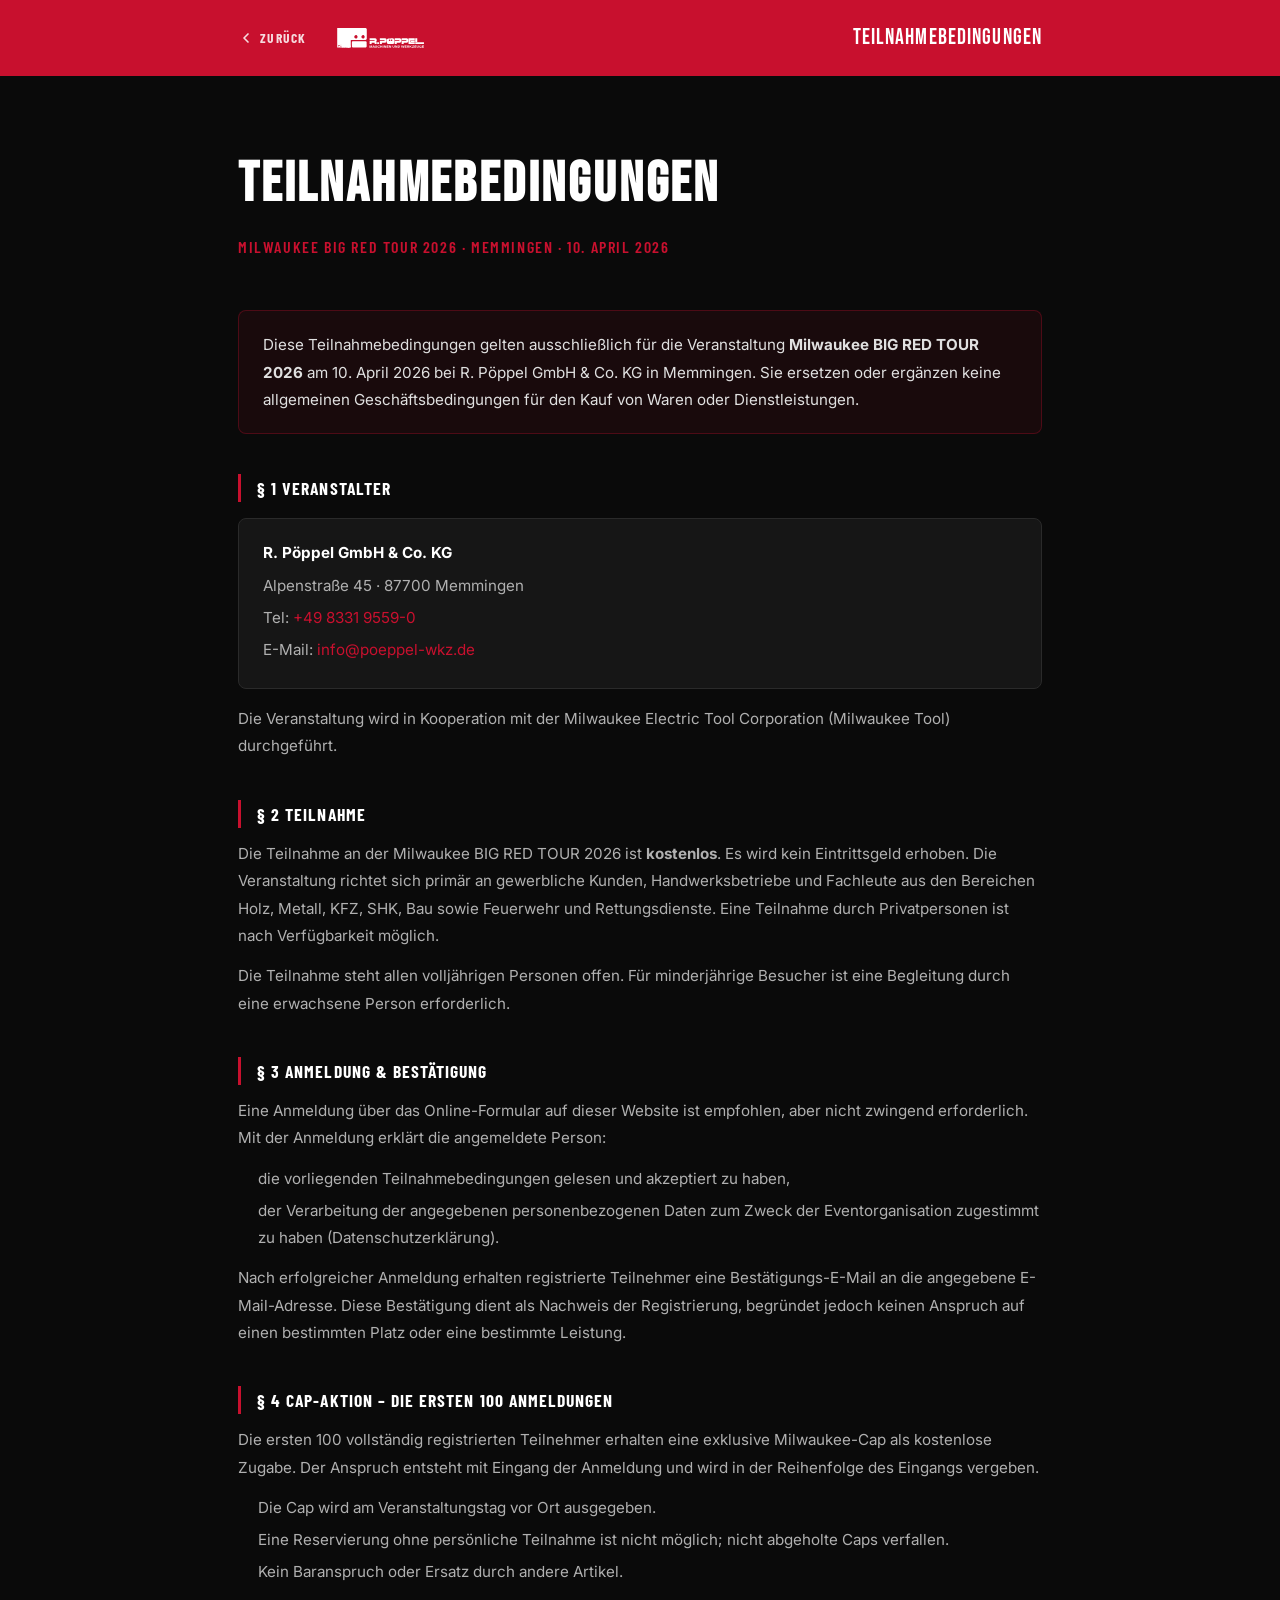
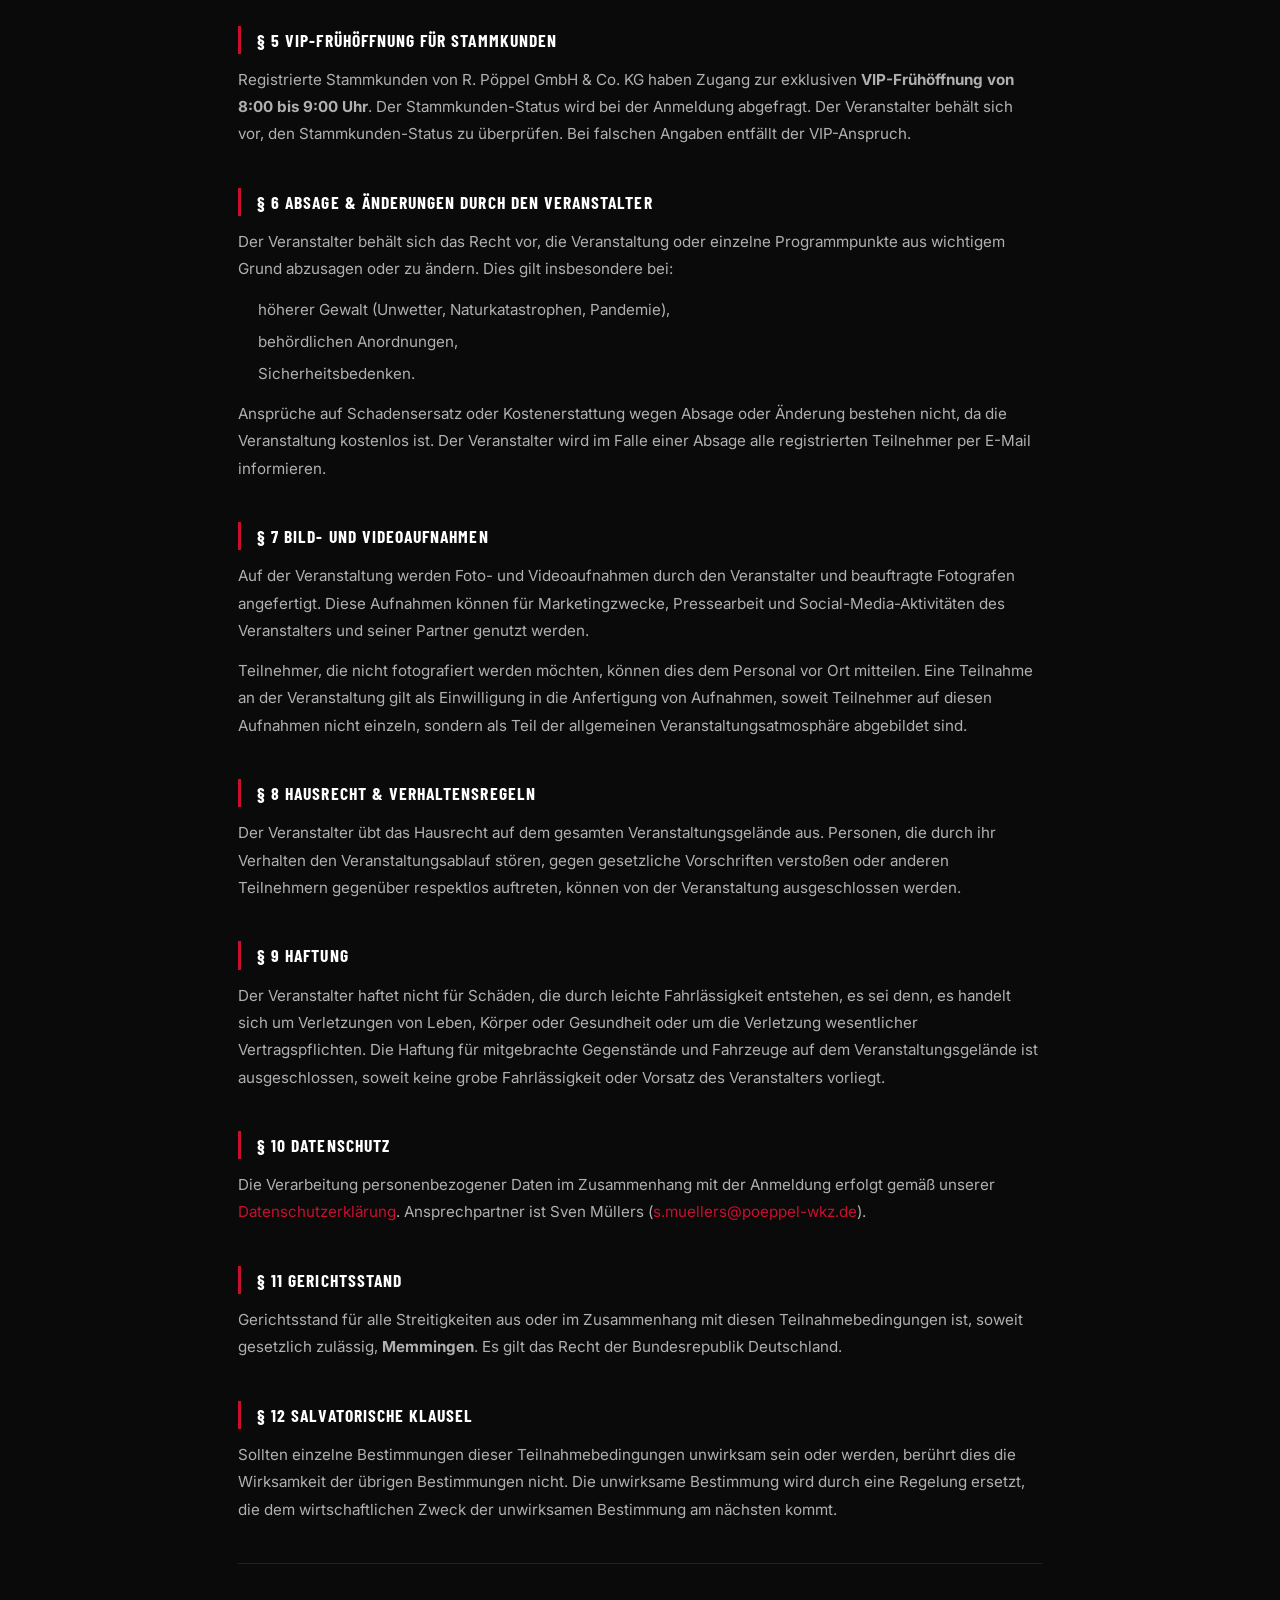
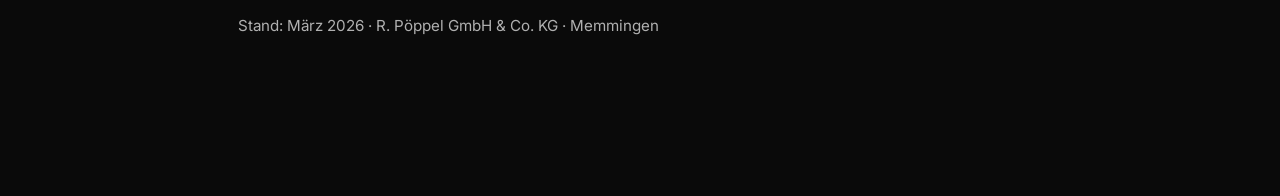
==== agb.html @ 9ce55820 "feat: Rechtliche Seiten, PHP-Mailer, Footer & E-Mail-Templates - datenschutz.html: DSGVO-konforme Da" ====
<!DOCTYPE html>
<html lang="de">
<head>
  <meta charset="UTF-8">
  <meta name="viewport" content="width=device-width, initial-scale=1.0">
  <title>Teilnahmebedingungen – BIG RED TOUR 2026 | Pöppel Memmingen</title>
  <link rel="preconnect" href="https://fonts.googleapis.com">
  <link rel="preconnect" href="https://fonts.gstatic.com" crossorigin>
  <link href="https://fonts.googleapis.com/css2?family=Bebas+Neue&family=Barlow+Condensed:wght@400;600;700&family=Inter:wght@300;400;500;600&display=swap" rel="stylesheet">
  <link rel="stylesheet" href="css/style.css">
  <style>
    .legal-page { background: #0a0a0a; min-height: 100vh; padding-bottom: 5rem; }
    .legal-header {
      background: #C8102E;
      padding: 1.25rem 0;
      position: sticky; top: 0; z-index: 100;
    }
    .legal-header__inner {
      max-width: 900px; margin: 0 auto;
      padding: 0 clamp(1.5rem, 5vw, 3rem);
      display: flex; align-items: center; gap: 1.5rem;
    }
    .legal-header__back {
      color: #fff; font-family: 'Barlow Condensed', sans-serif;
      font-weight: 700; font-size: 0.85rem; letter-spacing: 0.08em;
      text-transform: uppercase; text-decoration: none;
      display: flex; align-items: center; gap: 0.4rem;
      opacity: 0.85; transition: opacity 0.2s;
    }
    .legal-header__back:hover { opacity: 1; }
    .legal-header__logo {
      height: 26px; width: auto;
      filter: brightness(0) invert(1);
    }
    .legal-header__title {
      font-family: 'Bebas Neue', sans-serif;
      font-size: 1.4rem; color: #fff; letter-spacing: 0.05em;
      margin-left: auto;
    }
    .legal-body {
      max-width: 900px; margin: 0 auto;
      padding: clamp(2rem, 5vw, 4rem) clamp(1.5rem, 5vw, 3rem);
    }
    .legal-body h1 {
      font-family: 'Bebas Neue', sans-serif;
      font-size: clamp(2rem, 5vw, 3.5rem);
      color: #fff; letter-spacing: 0.05em;
      margin-bottom: 0.25rem;
    }
    .legal-body .legal-subtitle {
      font-family: 'Barlow Condensed', sans-serif;
      color: #C8102E; font-size: 1rem;
      font-weight: 600; letter-spacing: 0.1em;
      text-transform: uppercase; margin-bottom: 3rem;
    }
    .legal-body h2 {
      font-family: 'Barlow Condensed', sans-serif;
      font-size: 1.1rem; font-weight: 700;
      letter-spacing: 0.06em; text-transform: uppercase;
      color: #fff; margin-top: 2.5rem; margin-bottom: 0.75rem;
      padding-left: 1rem;
      border-left: 3px solid #C8102E;
    }
    .legal-body p, .legal-body li {
      font-family: 'Inter', sans-serif;
      font-size: 0.95rem; line-height: 1.8;
      color: #b0b0b0; margin-bottom: 0.8rem;
    }
    .legal-body ul {
      padding-left: 1.25rem; margin-bottom: 0.8rem;
    }
    .legal-body li { margin-bottom: 0.3rem; }
    .legal-body a { color: #C8102E; text-decoration: none; }
    .legal-body a:hover { text-decoration: underline; }
    .legal-divider {
      border: none; border-top: 1px solid #222;
      margin: 2.5rem 0;
    }
    .legal-box {
      background: #161616; border: 1px solid #2a2a2a;
      border-radius: 8px; padding: 1.25rem 1.5rem;
      margin: 1rem 0;
    }
    .legal-box p { margin-bottom: 0.3rem; }
    .legal-box strong { color: #fff; }
    .legal-date {
      font-family: 'Barlow Condensed', sans-serif;
      color: #555; font-size: 0.85rem; margin-top: 3rem;
    }
    .legal-highlight {
      background: rgba(200,16,46,0.08);
      border: 1px solid rgba(200,16,46,0.3);
      border-radius: 8px; padding: 1.25rem 1.5rem;
      margin: 1.5rem 0;
    }
    .legal-highlight p { color: #e0e0e0; margin-bottom: 0; }
  </style>
</head>
<body class="legal-page">

  <div class="legal-header">
    <div class="legal-header__inner">
      <a href="index.html" class="legal-header__back">
        <svg width="16" height="16" viewBox="0 0 24 24" fill="none" stroke="currentColor" stroke-width="2.5" stroke-linecap="round" stroke-linejoin="round"><polyline points="15 18 9 12 15 6"/></svg>
        Zurück
      </a>
      <img src="assets/images/logo_poeppel.svg" alt="Pöppel" class="legal-header__logo"
           onerror="this.src='assets/images/logo_poeppel.png'">
      <span class="legal-header__title">Teilnahmebedingungen</span>
    </div>
  </div>

  <div class="legal-body">
    <h1>Teilnahmebedingungen</h1>
    <p class="legal-subtitle">Milwaukee BIG RED TOUR 2026 · Memmingen · 10. April 2026</p>

    <div class="legal-highlight">
      <p>Diese Teilnahmebedingungen gelten ausschließlich für die Veranstaltung <strong>Milwaukee BIG RED TOUR 2026</strong> am 10. April 2026 bei R. Pöppel GmbH &amp; Co. KG in Memmingen. Sie ersetzen oder ergänzen keine allgemeinen Geschäftsbedingungen für den Kauf von Waren oder Dienstleistungen.</p>
    </div>

    <h2>§ 1 Veranstalter</h2>
    <div class="legal-box">
      <p><strong>R. Pöppel GmbH &amp; Co. KG</strong></p>
      <p>Alpenstraße 45 · 87700 Memmingen</p>
      <p>Tel: <a href="tel:+4983319559-0">+49 8331 9559-0</a></p>
      <p>E-Mail: <a href="mailto:info@poeppel-wkz.de">info@poeppel-wkz.de</a></p>
    </div>
    <p>Die Veranstaltung wird in Kooperation mit der Milwaukee Electric Tool Corporation (Milwaukee Tool) durchgeführt.</p>

    <h2>§ 2 Teilnahme</h2>
    <p>Die Teilnahme an der Milwaukee BIG RED TOUR 2026 ist <strong>kostenlos</strong>. Es wird kein Eintrittsgeld erhoben. Die Veranstaltung richtet sich primär an gewerbliche Kunden, Handwerksbetriebe und Fachleute aus den Bereichen Holz, Metall, KFZ, SHK, Bau sowie Feuerwehr und Rettungsdienste. Eine Teilnahme durch Privatpersonen ist nach Verfügbarkeit möglich.</p>
    <p>Die Teilnahme steht allen volljährigen Personen offen. Für minderjährige Besucher ist eine Begleitung durch eine erwachsene Person erforderlich.</p>

    <h2>§ 3 Anmeldung &amp; Bestätigung</h2>
    <p>Eine Anmeldung über das Online-Formular auf dieser Website ist empfohlen, aber nicht zwingend erforderlich. Mit der Anmeldung erklärt die angemeldete Person:</p>
    <ul>
      <li>die vorliegenden Teilnahmebedingungen gelesen und akzeptiert zu haben,</li>
      <li>der Verarbeitung der angegebenen personenbezogenen Daten zum Zweck der Eventorganisation zugestimmt zu haben (Datenschutzerklärung).</li>
    </ul>
    <p>Nach erfolgreicher Anmeldung erhalten registrierte Teilnehmer eine Bestätigungs-E-Mail an die angegebene E-Mail-Adresse. Diese Bestätigung dient als Nachweis der Registrierung, begründet jedoch keinen Anspruch auf einen bestimmten Platz oder eine bestimmte Leistung.</p>

    <h2>§ 4 Cap-Aktion – Die ersten 100 Anmeldungen</h2>
    <p>Die ersten 100 vollständig registrierten Teilnehmer erhalten eine exklusive Milwaukee-Cap als kostenlose Zugabe. Der Anspruch entsteht mit Eingang der Anmeldung und wird in der Reihenfolge des Eingangs vergeben.</p>
    <ul>
      <li>Die Cap wird am Veranstaltungstag vor Ort ausgegeben.</li>
      <li>Eine Reservierung ohne persönliche Teilnahme ist nicht möglich; nicht abgeholte Caps verfallen.</li>
      <li>Kein Baranspruch oder Ersatz durch andere Artikel.</li>
    </ul>

    <h2>§ 5 VIP-Frühöffnung für Stammkunden</h2>
    <p>Registrierte Stammkunden von R. Pöppel GmbH &amp; Co. KG haben Zugang zur exklusiven <strong>VIP-Frühöffnung von 8:00 bis 9:00 Uhr</strong>. Der Stammkunden-Status wird bei der Anmeldung abgefragt. Der Veranstalter behält sich vor, den Stammkunden-Status zu überprüfen. Bei falschen Angaben entfällt der VIP-Anspruch.</p>

    <h2>§ 6 Absage &amp; Änderungen durch den Veranstalter</h2>
    <p>Der Veranstalter behält sich das Recht vor, die Veranstaltung oder einzelne Programmpunkte aus wichtigem Grund abzusagen oder zu ändern. Dies gilt insbesondere bei:</p>
    <ul>
      <li>höherer Gewalt (Unwetter, Naturkatastrophen, Pandemie),</li>
      <li>behördlichen Anordnungen,</li>
      <li>Sicherheitsbedenken.</li>
    </ul>
    <p>Ansprüche auf Schadensersatz oder Kostenerstattung wegen Absage oder Änderung bestehen nicht, da die Veranstaltung kostenlos ist. Der Veranstalter wird im Falle einer Absage alle registrierten Teilnehmer per E-Mail informieren.</p>

    <h2>§ 7 Bild- und Videoaufnahmen</h2>
    <p>Auf der Veranstaltung werden Foto- und Videoaufnahmen durch den Veranstalter und beauftragte Fotografen angefertigt. Diese Aufnahmen können für Marketingzwecke, Pressearbeit und Social-Media-Aktivitäten des Veranstalters und seiner Partner genutzt werden.</p>
    <p>Teilnehmer, die nicht fotografiert werden möchten, können dies dem Personal vor Ort mitteilen. Eine Teilnahme an der Veranstaltung gilt als Einwilligung in die Anfertigung von Aufnahmen, soweit Teilnehmer auf diesen Aufnahmen nicht einzeln, sondern als Teil der allgemeinen Veranstaltungsatmosphäre abgebildet sind.</p>

    <h2>§ 8 Hausrecht &amp; Verhaltensregeln</h2>
    <p>Der Veranstalter übt das Hausrecht auf dem gesamten Veranstaltungsgelände aus. Personen, die durch ihr Verhalten den Veranstaltungsablauf stören, gegen gesetzliche Vorschriften verstoßen oder anderen Teilnehmern gegenüber respektlos auftreten, können von der Veranstaltung ausgeschlossen werden.</p>

    <h2>§ 9 Haftung</h2>
    <p>Der Veranstalter haftet nicht für Schäden, die durch leichte Fahrlässigkeit entstehen, es sei denn, es handelt sich um Verletzungen von Leben, Körper oder Gesundheit oder um die Verletzung wesentlicher Vertragspflichten. Die Haftung für mitgebrachte Gegenstände und Fahrzeuge auf dem Veranstaltungsgelände ist ausgeschlossen, soweit keine grobe Fahrlässigkeit oder Vorsatz des Veranstalters vorliegt.</p>

    <h2>§ 10 Datenschutz</h2>
    <p>Die Verarbeitung personenbezogener Daten im Zusammenhang mit der Anmeldung erfolgt gemäß unserer <a href="datenschutz.html">Datenschutzerklärung</a>. Ansprechpartner ist Sven Müllers (<a href="mailto:s.muellers@poeppel-wkz.de">s.muellers@poeppel-wkz.de</a>).</p>

    <h2>§ 11 Gerichtsstand</h2>
    <p>Gerichtsstand für alle Streitigkeiten aus oder im Zusammenhang mit diesen Teilnahmebedingungen ist, soweit gesetzlich zulässig, <strong>Memmingen</strong>. Es gilt das Recht der Bundesrepublik Deutschland.</p>

    <h2>§ 12 Salvatorische Klausel</h2>
    <p>Sollten einzelne Bestimmungen dieser Teilnahmebedingungen unwirksam sein oder werden, berührt dies die Wirksamkeit der übrigen Bestimmungen nicht. Die unwirksame Bestimmung wird durch eine Regelung ersetzt, die dem wirtschaftlichen Zweck der unwirksamen Bestimmung am nächsten kommt.</p>

    <hr class="legal-divider">
    <p class="legal-date">Stand: März 2026 · R. Pöppel GmbH &amp; Co. KG · Memmingen</p>
  </div>

</body>
</html>
---- css/style.css ----
/* =====================================================
   MILWAUKEE BIG RED TOUR 2026 – MEMMINGEN
   Main Stylesheet
   ===================================================== */

/* 0. CUSTOM PROPERTIES
   ===================================================== */
:root {
  /* Colors */
  --red:        #C8102E;
  --red-light:  #E8182F;
  --red-dark:   #9B0C22;
  --red-glow:   rgba(200, 16, 46, 0.35);
  --black:      #080808;
  --bg:         #0D0D0D;
  --bg-alt:     #111111;
  --card:       #161616;
  --card-hover: #1C1C1C;
  --border:     #252525;
  --border-red: rgba(200, 16, 46, 0.3);
  --white:      #F5F5F5;
  --muted:      #888888;
  --muted-light:#AAAAAA;
  --green:      #22C55E;

  /* Typography */
  --font-head:  'Bebas Neue', 'Barlow Condensed', Impact, sans-serif;
  --font-sub:   'Barlow Condensed', sans-serif;
  --font-body:  'Inter', -apple-system, sans-serif;

  /* Spacing */
  --gap:        clamp(3rem, 8vw, 7rem);
  --container:  1280px;

  /* Easing */
  --ease:       cubic-bezier(0.16, 1, 0.3, 1);
  --ease-in:    cubic-bezier(0.4, 0, 1, 1);
}

/* 1. RESET & BASE
   ===================================================== */
*, *::before, *::after { box-sizing: border-box; margin: 0; padding: 0; }

html {
  font-size: 16px;
  scroll-behavior: smooth;
  background: var(--black);
  color: var(--white);
  overflow-x: hidden;
}

body {
  font-family: var(--font-body);
  font-weight: 400;
  line-height: 1.6;
  background: var(--black);
  overflow-x: hidden;
  cursor: none;
}

@media (max-width: 768px) { body { cursor: auto; } }

img { display: block; max-width: 100%; height: auto; }
a { color: inherit; text-decoration: none; }
button { cursor: none; border: none; background: none; font-family: inherit; }
@media (max-width: 768px) { button { cursor: pointer; } }
ul { list-style: none; }

/* 2. UTILITIES
   ===================================================== */
.container {
  max-width: var(--container);
  margin-inline: auto;
  padding-inline: clamp(1.25rem, 5vw, 3rem);
}

.red { color: var(--red); font-style: normal; }
.link { color: var(--red); text-decoration: underline; text-underline-offset: 3px; }

.section {
  padding-block: var(--gap);
}

.section__head {
  text-align: center;
  max-width: 760px;
  margin-inline: auto;
  margin-bottom: clamp(2.5rem, 6vw, 4.5rem);
}

.section__h2 {
  font-family: var(--font-head);
  font-size: clamp(2.5rem, 6vw, 5rem);
  line-height: 1;
  letter-spacing: 0.01em;
  margin-block: 0.4rem 1rem;
}

.section__lead {
  font-size: clamp(1rem, 2vw, 1.15rem);
  color: var(--muted-light);
  max-width: 600px;
  margin-inline: auto;
}

.eyebrow {
  display: inline-block;
  font-family: var(--font-sub);
  font-weight: 700;
  font-size: 0.75rem;
  letter-spacing: 0.18em;
  text-transform: uppercase;
  color: var(--red);
  margin-bottom: 0.5rem;
}

.eyebrow--light { color: rgba(255,255,255,0.5); }

/* Tags / Pills */
.tag {
  display: inline-block;
  font-family: var(--font-sub);
  font-weight: 600;
  font-size: 0.7rem;
  letter-spacing: 0.08em;
  text-transform: uppercase;
  padding: 0.25rem 0.65rem;
  border: 1px solid var(--border);
  border-radius: 2px;
  background: rgba(255,255,255,0.04);
  color: var(--muted-light);
  transition: border-color 0.2s;
}

.tag--red {
  border-color: var(--border-red);
  color: var(--red);
  background: rgba(200,16,46,0.08);
}

/* Badge */
.badge {
  display: inline-block;
  font-family: var(--font-sub);
  font-weight: 700;
  font-size: 0.65rem;
  letter-spacing: 0.12em;
  text-transform: uppercase;
  padding: 0.3rem 0.7rem;
  background: var(--red);
  color: white;
  border-radius: 2px;
}

.badge--pulse {
  animation: pulse-badge 2s ease-in-out infinite;
}

@keyframes pulse-badge {
  0%, 100% { box-shadow: 0 0 0 0 rgba(200,16,46,0.5); }
  50%       { box-shadow: 0 0 0 8px rgba(200,16,46,0); }
}

/* 3. SCROLL PROGRESS BAR
   ===================================================== */
.scroll-progress {
  position: fixed;
  top: 0; left: 0;
  height: 3px;
  width: 0%;
  background: linear-gradient(90deg, var(--red), var(--red-light));
  z-index: 9999;
  transition: width 0.1s linear;
}

/* 4. CUSTOM CURSOR
   ===================================================== */
.cursor {
  position: fixed;
  width: 8px; height: 8px;
  background: var(--red);
  border-radius: 50%;
  pointer-events: none;
  z-index: 9998;
  transform: translate(-50%, -50%);
  transition: transform 0.1s, background 0.2s;
}

.cursor-ring {
  position: fixed;
  width: 36px; height: 36px;
  border: 1.5px solid rgba(200,16,46,0.6);
  border-radius: 50%;
  pointer-events: none;
  z-index: 9997;
  transform: translate(-50%, -50%);
  transition: transform 0.15s var(--ease), width 0.2s var(--ease),
              height 0.2s var(--ease), border-color 0.2s;
}

.cursor.is-hovered { transform: translate(-50%,-50%) scale(2.5); background: var(--red-light); }
.cursor-ring.is-hovered { width: 54px; height: 54px; border-color: var(--red); }
.cursor.is-clicking { transform: translate(-50%,-50%) scale(0.6); }

@media (max-width: 768px) { .cursor, .cursor-ring { display: none; } }

/* 5. HEADER
   ===================================================== */
.header {
  position: fixed;
  top: 0; left: 0; right: 0;
  z-index: 900;
  padding: 1rem 0;
  transition: background 0.4s var(--ease), padding 0.3s, box-shadow 0.4s;
}

.header.is-scrolled {
  background: rgba(8, 8, 8, 0.92);
  backdrop-filter: blur(12px);
  -webkit-backdrop-filter: blur(12px);
  padding: 0.65rem 0;
  box-shadow: 0 1px 0 var(--border);
}

.header__inner {
  max-width: var(--container);
  margin-inline: auto;
  padding-inline: clamp(1.25rem, 5vw, 3rem);
  display: flex;
  align-items: center;
  justify-content: space-between;
  gap: 1.5rem;
}

.header__logos {
  display: flex;
  align-items: center;
  gap: 1rem;
}

.header__logo--mke {
  height: 26px;
  width: auto;
  object-fit: contain;
  /* JPG hat weißen Hintergrund → als zertifiziertes Partner-Badge darstellen */
  background: white;
  padding: 3px 8px;
  border-radius: 3px;
}

.header__divider {
  width: 1px;
  height: 28px;
  background: var(--border);
}

.header__logo--poe {
  height: 26px;
  width: auto;
  object-fit: contain;
  /* Pöppel-Logo in Milwaukee-Rot #C8102E */
  filter: brightness(0) saturate(100%) invert(15%) sepia(100%) saturate(4500%) hue-rotate(338deg) brightness(88%) contrast(100%);
}

.header__nav {
  display: flex;
  align-items: center;
  gap: 2rem;
}

.header__link {
  font-family: var(--font-sub);
  font-weight: 600;
  font-size: 0.85rem;
  letter-spacing: 0.08em;
  text-transform: uppercase;
  color: var(--muted-light);
  transition: color 0.2s;
}

.header__link:hover { color: var(--white); }

@media (max-width: 900px) { .header__nav { display: none; } }

/* Header right-side actions cluster */
.header__actions {
  display: flex;
  align-items: center;
  gap: 0.75rem;
}

/* Header Mute Button */
.header__mute-btn {
  display: flex;
  align-items: center;
  justify-content: center;
  width: 34px;
  height: 34px;
  border-radius: 50%;
  background: transparent;
  border: 1px solid var(--border);
  color: var(--muted);
  transition: border-color 0.2s, color 0.2s, background 0.2s;
  cursor: pointer;
  flex-shrink: 0;
}

.header__mute-btn:hover {
  border-color: var(--red);
  color: var(--white);
}

.header__mute-btn.is-playing {
  border-color: var(--red);
  color: var(--red);
  background: rgba(200, 16, 46, 0.1);
}

.header__mute-btn .mute-icon--off { display: none; }
.header__mute-btn.is-muted .mute-icon--on  { display: none; }
.header__mute-btn.is-muted .mute-icon--off { display: block; }

/* Burger */
.burger {
  display: none;
  flex-direction: column;
  gap: 5px;
  padding: 4px;
}

.burger span {
  display: block;
  width: 24px; height: 2px;
  background: var(--white);
  border-radius: 2px;
  transition: transform 0.3s, opacity 0.3s;
}

.burger.is-open span:nth-child(1) { transform: translateY(7px) rotate(45deg); }
.burger.is-open span:nth-child(2) { opacity: 0; }
.burger.is-open span:nth-child(3) { transform: translateY(-7px) rotate(-45deg); }

@media (max-width: 900px) { .burger { display: flex; } }

/* Mobile Nav */
.mobile-nav {
  position: fixed;
  top: 0; right: 0; bottom: 0;
  width: min(320px, 85vw);
  background: var(--bg-alt);
  border-left: 1px solid var(--border);
  z-index: 950;
  padding: 5rem 2rem 2rem;
  display: flex;
  flex-direction: column;
  gap: 0.5rem;
  transform: translateX(100%);
  transition: transform 0.4s var(--ease);
}

.mobile-nav.is-open { transform: translateX(0); }

.mobile-nav__close {
  position: absolute;
  top: 1.25rem; right: 1.25rem;
  font-size: 1.25rem;
  color: var(--muted);
  transition: color 0.2s;
}

.mobile-nav__close:hover { color: var(--white); }

.mobile-nav__link {
  display: block;
  font-family: var(--font-sub);
  font-weight: 700;
  font-size: 1.4rem;
  letter-spacing: 0.04em;
  padding: 0.75rem 0;
  border-bottom: 1px solid var(--border);
  transition: color 0.2s;
}

.mobile-nav__link:hover { color: var(--red); }

.mobile-nav__link--cta {
  margin-top: 1rem;
  color: var(--red);
  border-bottom: none;
  font-size: 1.1rem;
  border: 1px solid var(--red);
  padding: 0.75rem 1.25rem;
  border-radius: 3px;
  text-align: center;
}

.mobile-nav__overlay {
  position: fixed;
  inset: 0;
  background: rgba(0,0,0,0.6);
  z-index: 940;
  opacity: 0;
  pointer-events: none;
  transition: opacity 0.4s;
}

.mobile-nav__overlay.is-open { opacity: 1; pointer-events: all; }

/* 6. BUTTONS
   ===================================================== */
.btn {
  display: inline-flex;
  align-items: center;
  justify-content: center;
  gap: 0.5rem;
  font-family: var(--font-sub);
  font-weight: 700;
  font-size: 0.9rem;
  letter-spacing: 0.08em;
  text-transform: uppercase;
  padding: 0.8rem 1.6rem;
  border-radius: 3px;
  border: 1.5px solid transparent;
  transition: all 0.25s var(--ease);
  position: relative;
  overflow: hidden;
  white-space: nowrap;
}

.btn--primary {
  background: var(--red);
  color: white;
  border-color: var(--red);
}

.btn--primary:hover {
  background: var(--red-light);
  border-color: var(--red-light);
  box-shadow: 0 0 30px var(--red-glow);
  transform: translateY(-2px);
}

.btn--ghost {
  background: transparent;
  color: var(--white);
  border-color: rgba(255,255,255,0.25);
}

.btn--ghost:hover {
  border-color: var(--white);
  background: rgba(255,255,255,0.06);
}

.btn--outline {
  background: transparent;
  color: var(--white);
  border-color: var(--border);
}

.btn--outline:hover {
  border-color: var(--red);
  color: var(--red);
}

.btn--nav {
  background: var(--red);
  color: white;
  border-color: var(--red);
  padding: 0.5rem 1.2rem;
  font-size: 0.8rem;
}

.btn--nav:hover {
  background: var(--red-light);
  box-shadow: 0 0 20px var(--red-glow);
}

.btn--lg { padding: 1rem 2rem; font-size: 1rem; }
.btn--sm { padding: 0.55rem 1.1rem; font-size: 0.8rem; }
.btn--full { width: 100%; }

/* Magnetic button — JS handles the transform */
.mag-btn { transition: transform 0.4s var(--ease), background 0.25s, box-shadow 0.25s, border-color 0.25s; }

/* 7. HERO
   ===================================================== */
.hero {
  position: relative;
  height: 100svh;
  min-height: 600px;
  display: flex;
  flex-direction: column;
  justify-content: center;
  align-items: flex-start;
  overflow: hidden;
}

.hero__parallax {
  position: absolute;
  inset: -10%;
  z-index: 0;
}

.hero__img {
  width: 100%;
  height: 100%;
  object-fit: contain;
  object-position: center 35%;
}

.hero__gradient {
  position: absolute;
  inset: 0;
  background:
    linear-gradient(90deg, rgba(8,8,8,0.85) 40%, rgba(8,8,8,0.2) 100%),
    linear-gradient(0deg, rgba(8,8,8,0.7) 0%, transparent 60%);
}

/* Film grain / noise overlay */
.hero__noise {
  position: absolute;
  inset: 0;
  z-index: 1;
  opacity: 0.04;
  pointer-events: none;
  background-image: url("data:image/svg+xml,%3Csvg viewBox='0 0 256 256' xmlns='http://www.w3.org/2000/svg'%3E%3Cfilter id='noise'%3E%3CfeTurbulence type='fractalNoise' baseFrequency='0.9' numOctaves='4' stitchTiles='stitch'/%3E%3C/filter%3E%3Crect width='100%25' height='100%25' filter='url(%23noise)'/%3E%3C/svg%3E");
  background-size: 200px;
  animation: noise-anim 0.5s steps(1) infinite;
}

@keyframes noise-anim {
  0%   { background-position: 0 0; }
  20%  { background-position: -50px -30px; }
  40%  { background-position: 30px 50px; }
  60%  { background-position: -80px 20px; }
  80%  { background-position: 60px -40px; }
  100% { background-position: 0 0; }
}

.hero__content {
  position: relative;
  z-index: 2;
  padding: 0 clamp(1.25rem, 5vw, 3rem);
  max-width: var(--container);
  width: 100%;
  margin-inline: auto;
  padding-top: 6rem;
  padding-bottom: clamp(5rem, 10vw, 8rem);
}

.hero__eyebrow { margin-bottom: 1.25rem; }

/* Headline */
.hero__h1 {
  display: flex;
  flex-direction: column;
  margin-bottom: 1.5rem;
}

.hero__line {
  font-family: var(--font-head);
  font-size: clamp(5rem, 15vw, 14rem);
  line-height: 0.88;
  letter-spacing: -0.01em;
  color: var(--white);
  display: block;
}

.hero__line--accent { color: var(--red); }

.hero__line--sub {
  font-family: var(--font-sub);
  font-weight: 400;
  font-size: clamp(1.25rem, 3vw, 2rem);
  letter-spacing: 0.05em;
  text-transform: uppercase;
  color: rgba(255,255,255,0.7);
  margin-top: 0.5rem;
  display: flex;
  align-items: center;
  gap: clamp(0.75rem, 2vw, 1.5rem);
  flex-wrap: nowrap;
}

/* Pöppel-Logo inline im Hero */
.hero__inline-logo {
  position: relative;
  display: inline-flex;
  align-items: center;
  flex-shrink: 0;
  overflow: visible;
}

.hero__inline-logo img {
  height: clamp(4.5rem, 11vw, 9rem);
  width: auto;
  display: block;
  /* Pöppel-Logo in Rot, passend zu Milwaukee */
  filter: brightness(0) saturate(100%) invert(15%) sepia(100%) saturate(4500%) hue-rotate(338deg) brightness(88%) contrast(100%);
}

/* Pöppel-Logo rechts – auf der Höhe von BIG RED */
/* Fallback: JS (alignLogoToH1) überschreibt top nach dem Paint präzise */
.hero__logo-right {
  position: absolute;
  right: clamp(2rem, 5vw, 6rem);
  z-index: 3;
  pointer-events: none;
  display: flex;
  flex-direction: column;
  justify-content: space-between;
  width: auto;
  /* top + height werden per JS gesetzt */
}

.hero__logo-wrap {
  position: relative;
}

.hero__logo-img {
  width: auto;
  height: 100%;
  display: block;
  object-fit: contain;
  object-position: right center;
}

/* Pöppel: rot */
.hero__logo-wrap--poeppel .hero__logo-img {
  filter: brightness(0) saturate(100%) invert(15%) sepia(100%) saturate(4500%) hue-rotate(338deg) brightness(88%) contrast(100%);
}

/* Milwaukee: weiß */
.hero__logo-wrap--milwaukee .hero__logo-img {
  filter: brightness(0) invert(1);
}

/* "Allgäu" Schreibschrift nach TOUR */
.hero__allgaeu {
  font-family: 'Dancing Script', cursive;
  font-size: 0.37em;
  font-style: normal;
  font-weight: 700;
  color: rgba(255,255,255,0.92);
  display: inline-block;
  transform: rotate(-8deg) translateY(-0.1em);
  transform-origin: left bottom;
  margin-left: 0.18em;
  vertical-align: middle;
  letter-spacing: 0.01em;
  text-shadow: 0 2px 24px rgba(200,16,46,0.45), 0 0 8px rgba(200,16,46,0.2);
}

@media (max-width: 768px) {
  .hero__logo-right { display: none; }
  .hero__allgaeu { font-size: 0.32em; }
}

/* Glitch-Duplikate */
.hero__logo-glitch {
  position: absolute;
  top: 0;
  left: 0;
  width: 100%;
  height: 100%;
  opacity: 0;
  pointer-events: none;
}

.hero__logo-glitch--a {
  filter: brightness(0) saturate(100%) invert(15%) sepia(100%) saturate(4500%) hue-rotate(338deg) brightness(88%) contrast(100%);
  animation: logo-glitch-a 4s ease-in-out infinite;
}

.hero__logo-glitch--b {
  filter: brightness(0) saturate(100%) invert(35%) sepia(100%) saturate(6000%) hue-rotate(310deg) brightness(120%) contrast(120%);
  animation: logo-glitch-b 4s ease-in-out infinite;
}

@keyframes logo-glitch-a {
  0%, 84%, 100% { opacity: 0; transform: translateX(0); clip-path: inset(50% 0 50% 0); }
  85%           { opacity: 0.9; transform: translateX(-5px); clip-path: inset(8% 0 58% 0); }
  87%           { opacity: 0.9; transform: translateX(5px);  clip-path: inset(62% 0 8% 0); }
  89%           { opacity: 0.9; transform: translateX(-3px); clip-path: inset(28% 0 38% 0); }
  91%           { opacity: 0; }
}

@keyframes logo-glitch-b {
  0%, 86%, 100% { opacity: 0; transform: translateX(0); clip-path: inset(50% 0 50% 0); }
  87%           { opacity: 0.7; transform: translateX(6px);  clip-path: inset(42% 0 18% 0); }
  89%           { opacity: 0.7; transform: translateX(-3px); clip-path: inset(5% 0 72% 0); }
  92%           { opacity: 0; }
}

/* Glitch effect */
.glitch {
  position: relative;
}

.glitch::before,
.glitch::after {
  content: attr(data-text);
  position: absolute;
  inset: 0;
  opacity: 0;
}

.glitch::before {
  color: var(--red);
  animation: glitch-before 3.5s ease-in-out infinite;
  clip-path: polygon(0 0, 100% 0, 100% 40%, 0 40%);
}

.glitch::after {
  color: #ff6060;
  animation: glitch-after 3.5s ease-in-out infinite;
  clip-path: polygon(0 60%, 100% 60%, 100% 100%, 0 100%);
}

/* Glitch feuert 3× pro Zyklus für höhere Frequenz */
@keyframes glitch-before {
  0%, 20%, 21%, 50%, 51%, 84%, 100% { opacity: 0; transform: none; }
  20.5% { opacity: 0.9; transform: translateX(-5px) skewX(-2deg); }
  51%   { opacity: 0.6; transform: translateX(3px); }
  85%   { opacity: 0.9; transform: translateX(-4px); }
  87%   { opacity: 0.5; transform: translateX(2px); }
  89%   { opacity: 0; }
}

@keyframes glitch-after {
  0%, 22%, 23%, 52%, 53%, 86%, 100% { opacity: 0; transform: none; }
  22.5% { opacity: 0.85; transform: translateX(6px) skewX(3deg); }
  52.5% { opacity: 0.5; transform: translateX(-4px); }
  87%   { opacity: 0.85; transform: translateX(5px); }
  89%   { opacity: 0.3; transform: translateX(-2px); }
  91%   { opacity: 0; }
}

.hero__desc {
  font-size: clamp(1rem, 1.8vw, 1.2rem);
  color: rgba(255,255,255,0.75);
  max-width: 500px;
  margin-bottom: 2rem;
  line-height: 1.7;
}

.hero__actions {
  display: flex;
  flex-wrap: wrap;
  gap: 1rem;
}

/* Countdown */
.hero__countdown {
  position: absolute;
  bottom: clamp(3rem, 6vw, 5rem);
  right: clamp(1.25rem, 5vw, 3rem);
  z-index: 2;
  text-align: right;
}

.countdown {
  display: flex;
  align-items: center;
  gap: 0.5rem;
}

.countdown__item {
  display: flex;
  flex-direction: column;
  align-items: center;
}

.countdown__num {
  font-family: var(--font-head);
  font-size: clamp(2rem, 5vw, 3.5rem);
  line-height: 1;
  color: var(--white);
  background: rgba(0,0,0,0.5);
  border: 1px solid var(--border);
  backdrop-filter: blur(8px);
  padding: 0.3rem 0.6rem;
  border-radius: 4px;
  min-width: 2.5ch;
  text-align: center;
  transition: border-color 0.3s;
}

.countdown__num.tick {
  border-color: var(--red);
  color: var(--red);
}

.countdown__label {
  font-family: var(--font-sub);
  font-size: 0.6rem;
  letter-spacing: 0.12em;
  text-transform: uppercase;
  color: var(--muted);
  margin-top: 0.3rem;
}

.countdown__sep {
  font-family: var(--font-head);
  font-size: clamp(1.5rem, 4vw, 2.5rem);
  color: var(--red);
  line-height: 1;
  padding-bottom: 1.2rem;
}

.countdown__label-main {
  font-family: var(--font-sub);
  font-size: 0.65rem;
  letter-spacing: 0.15em;
  text-transform: uppercase;
  color: var(--muted);
  margin-top: 0.5rem;
  text-align: center;
}

/* Scroll hint */
.hero__scroll {
  position: absolute;
  bottom: 2rem;
  left: clamp(1.25rem, 5vw, 3rem);
  z-index: 2;
  display: flex;
  align-items: center;
  gap: 0.75rem;
}

.hero__scroll-line {
  width: 1px;
  height: 40px;
  background: linear-gradient(to bottom, var(--red), transparent);
  animation: scroll-line 2s ease-in-out infinite;
}

@keyframes scroll-line {
  0%   { transform: scaleY(0); transform-origin: top; }
  50%  { transform: scaleY(1); transform-origin: top; }
  51%  { transform: scaleY(1); transform-origin: bottom; }
  100% { transform: scaleY(0); transform-origin: bottom; }
}

.hero__scroll span {
  font-family: var(--font-sub);
  font-size: 0.65rem;
  letter-spacing: 0.2em;
  text-transform: uppercase;
  color: var(--muted);
  writing-mode: vertical-rl;
}

/* 8. TICKER
   ===================================================== */
.ticker {
  background: var(--red);
  overflow: hidden;
  padding-block: 0.75rem;
  border-top: 1px solid var(--red-dark);
  border-bottom: 1px solid var(--red-dark);
}

.ticker__track {
  display: flex;
  gap: 4rem;
  width: max-content;
  animation: ticker-scroll 28s linear infinite;
}

.ticker__track:hover { animation-play-state: paused; }

@keyframes ticker-scroll {
  from { transform: translateX(0); }
  to   { transform: translateX(-50%); }
}

.ticker__item {
  display: flex;
  align-items: center;
  gap: 0.6rem;
  font-family: var(--font-sub);
  font-weight: 700;
  font-size: 0.8rem;
  letter-spacing: 0.1em;
  text-transform: uppercase;
  color: white;
  white-space: nowrap;
}

.ticker__icon {
  width: 14px; height: 14px;
  flex-shrink: 0;
}

/* 9. EVENT STRIP
   ===================================================== */
.event-strip {
  padding-block: clamp(2rem, 5vw, 3.5rem);
  background: var(--bg-alt);
  border-bottom: 1px solid var(--border);
}

.event-strip__grid {
  display: grid;
  grid-template-columns: repeat(4, auto);
  gap: 1.5rem 3rem;
  justify-content: center;
}

@media (max-width: 860px) {
  .event-strip__grid {
    grid-template-columns: repeat(2, auto);
  }
}

@media (max-width: 480px) {
  .event-strip__grid {
    grid-template-columns: 1fr 1fr;
    gap: 1.25rem 1.5rem;
  }
}

.event-strip__divider {
  width: 1px;
  height: 40px;
  background: var(--border);
}

@media (max-width: 600px) { .event-strip__divider { display: none; } }

.event-strip__item {
  display: flex;
  align-items: center;
  gap: 1rem;
}

.event-strip__icon {
  width: 40px; height: 40px;
  background: rgba(200,16,46,0.12);
  border: 1px solid var(--border-red);
  border-radius: 8px;
  display: flex;
  align-items: center;
  justify-content: center;
  flex-shrink: 0;
}

.event-strip__icon svg {
  width: 18px; height: 18px;
  color: var(--red);
}

.event-strip__label {
  display: block;
  font-size: 0.7rem;
  letter-spacing: 0.1em;
  text-transform: uppercase;
  color: var(--muted);
  font-family: var(--font-sub);
  font-weight: 600;
}

.event-strip__val {
  display: block;
  font-family: var(--font-sub);
  font-size: 1.05rem;
  font-weight: 700;
  color: var(--white);
}

.event-strip__val--green { color: var(--green); }

.event-strip__sub {
  display: block;
  font-family: var(--font-sub);
  font-size: 0.85rem;
  color: var(--muted);
  font-weight: 500;
  margin-top: 0.15rem;
}

/* 10. ERLEBNIS
   ===================================================== */
.erlebnis { background: var(--bg); }

/* Horizontal scroll track (replaces erlebnis__grid) */
.erlebnis.section { padding-bottom: 0; }

.erlebnis__track {
  display: flex;
  align-items: stretch;
  gap: 1.25rem;
  padding-left: max(1.5rem, calc((100vw - 1380px) / 2 + 1.5rem));
  padding-right: 2rem;
  padding-bottom: var(--section-pad);
  will-change: transform;
}

@media (max-width: 768px) {
  .erlebnis__track {
    flex-direction: column;
    will-change: auto;
  }
}

.erlebnis__card {
  position: relative;
  background: var(--card);
  padding: clamp(2rem, 4vw, 3rem);
  overflow: hidden;
  transition: background 0.3s;
  flex: 0 0 clamp(260px, 26vw, 320px);
  display: flex;
  flex-direction: column;
}

@media (max-width: 768px) {
  .erlebnis__card { flex: 0 0 auto; }
}

.erlebnis__card::before {
  content: '';
  position: absolute;
  top: 0; left: 0; right: 0;
  height: 3px;
  background: var(--border);
  transition: background 0.3s;
}

.erlebnis__card:hover::before { background: var(--red); }
.erlebnis__card:hover { background: var(--card-hover); }

.erlebnis__card--hero::before { background: var(--red); }
.erlebnis__card--hero { background: #1a0409; }

.erlebnis__num {
  font-family: var(--font-head);
  font-size: 6rem;
  line-height: 1;
  color: rgba(255,255,255,0.04);
  position: absolute;
  top: 1rem; right: 1.5rem;
  user-select: none;
  pointer-events: none;
}

.erlebnis__icon {
  width: 52px; height: 52px;
  border: 1px solid var(--border-red);
  background: rgba(200,16,46,0.1);
  border-radius: 10px;
  display: flex;
  align-items: center;
  justify-content: center;
  margin-bottom: 1.5rem;
  font-size: 1.5rem;
  transition: background 0.3s, border-color 0.3s;
}

.erlebnis__card:hover .erlebnis__icon {
  background: rgba(200,16,46,0.2);
  border-color: var(--red);
}

.erlebnis__icon svg { width: 26px; height: 26px; color: var(--red); }

.erlebnis__card h3 {
  font-family: var(--font-sub);
  font-size: 1.4rem;
  font-weight: 700;
  letter-spacing: 0.02em;
  margin-bottom: 0.75rem;
  position: relative;
}

.erlebnis__card p {
  color: var(--muted-light);
  font-size: 0.95rem;
  line-height: 1.7;
  position: relative;
}

.erlebnis__card .badge {
  position: absolute;
  top: 1.5rem; right: 1.5rem;
}

.erlebnis__cta {
  display: inline-flex;
  align-items: center;
  gap: 0.3rem;
  margin-top: auto;
  padding-top: 1.25rem;
  font-size: 0.8rem;
  font-family: var(--font-sub);
  font-weight: 700;
  letter-spacing: 0.08em;
  text-transform: uppercase;
  color: var(--red);
  text-decoration: none;
  transition: color 0.2s;
}
.erlebnis__cta:hover { color: var(--white); }

.erlebnis__card--neu {
  background: linear-gradient(155deg, #1c0007 0%, #230009 60%, #1c0007 100%);
  border-top: 1.5px solid rgba(200,16,46,0.4);
}
.erlebnis__card--neu::before { background: var(--red) !important; }
.erlebnis__card--neu .erlebnis__num { color: rgba(200,16,46,0.08); }

.erlebnis__card--cta {
  background: var(--red);
  flex: 0 0 clamp(220px, 20vw, 260px);
  display: flex;
  align-items: center;
  justify-content: center;
  border: none;
}
.erlebnis__card--cta::before { display: none; }
.erlebnis__card--cta:hover { background: #a80e26; }

.erlebnis__cta-inner {
  display: flex;
  flex-direction: column;
  align-items: center;
  text-align: center;
  gap: 0.75rem;
}
.erlebnis__card--cta h3 {
  color: var(--white);
  font-size: 1.6rem;
  margin: 0;
}
.erlebnis__card--cta p {
  color: rgba(255,255,255,0.8);
  font-size: 0.9rem;
  line-height: 1.5;
}
.btn--ghost-white {
  border: 1.5px solid rgba(255,255,255,0.7);
  color: var(--white);
  background: transparent;
  padding: 0.6rem 1.4rem;
  border-radius: 4px;
  font-family: var(--font-sub);
  font-weight: 700;
  font-size: 0.8rem;
  letter-spacing: 0.08em;
  text-transform: uppercase;
  text-decoration: none;
  transition: background 0.2s, border-color 0.2s;
  display: inline-block;
  margin-top: 0.5rem;
}
.btn--ghost-white:hover {
  background: rgba(255,255,255,0.15);
  border-color: var(--white);
}
.erlebnis__card--cta .erlebnis__icon {
  background: rgba(255,255,255,0.15);
  border-color: rgba(255,255,255,0.4);
}
.erlebnis__card--cta .erlebnis__icon svg { color: var(--white); }

/* 3D Card hover */
.card-3d {
  transform-style: preserve-3d;
  transform: perspective(800px) rotateX(0) rotateY(0);
  transition: transform 0.4s var(--ease);
}

/* 11. ZIELGRUPPEN / TABS
   ===================================================== */
.zielgruppen { background: var(--black); }

.tabs { position: relative; }

.tabs__nav {
  display: flex;
  gap: 3px;
  overflow-x: auto;
  scrollbar-width: none;
  border-bottom: 2px solid var(--red);
  margin-bottom: 0;
  padding: 0 0 0 0;
  align-items: flex-end;
}

.tabs__nav::-webkit-scrollbar { display: none; }

.tab-btn {
  flex: 1;
  display: flex;
  align-items: center;
  justify-content: center;
  gap: 0.6rem;
  font-family: var(--font-sub);
  font-weight: 700;
  font-size: 0.88rem;
  letter-spacing: 0.07em;
  text-transform: uppercase;
  padding: 0.9rem 1rem;
  color: var(--muted);
  white-space: nowrap;
  background: rgba(255,255,255,0.04);
  border: 1px solid var(--border);
  border-bottom: 2px solid transparent;
  margin-bottom: -2px;
  transition: color 0.2s, background 0.2s, border-color 0.2s;
  clip-path: polygon(10px 0%, calc(100% - 10px) 0%, 100% 12px, 100% 100%, 0% 100%, 0% 12px);
  position: relative;
  cursor: pointer;
}

.tab-btn svg { width: 16px; height: 16px; flex-shrink: 0; }
.tab-btn:hover { color: var(--white); background: rgba(200,16,46,0.12); border-color: rgba(200,16,46,0.3); }

.tab-btn.active {
  color: var(--white);
  background: var(--red);
  border-color: var(--red);
  border-bottom-color: var(--red);
}

.tabs__content {
  border: 1px solid var(--border);
  border-top: none;
}

.tab-panel {
  display: none;
  opacity: 0;
  transform: translateY(10px);
  transition: opacity 0.3s, transform 0.3s;
}

.tab-panel.active {
  display: block;
  opacity: 1;
  transform: translateY(0);
}

.tab-panel__inner {
  display: grid;
  grid-template-columns: 1fr 1fr;
  gap: 0;
}

@media (max-width: 700px) { .tab-panel__inner { grid-template-columns: 1fr; } }

.tab-panel__text {
  padding: clamp(1.75rem, 4vw, 2.75rem);
  border-right: 1px solid var(--border);
}

@media (max-width: 700px) { .tab-panel__text { border-right: none; border-bottom: 1px solid var(--border); } }

.tab-panel__text h3 {
  font-family: var(--font-sub);
  font-size: 1.6rem;
  font-weight: 700;
  margin-bottom: 0.5rem;
}

.tab-panel__hook {
  font-style: italic;
  color: var(--red);
  font-size: 1rem;
  margin-bottom: 1.5rem;
}

.check-list { display: flex; flex-direction: column; gap: 0.6rem; margin-bottom: 1.5rem; }

.check-list li {
  display: flex;
  gap: 0.75rem;
  font-size: 0.95rem;
  color: var(--muted-light);
  line-height: 1.5;
}

.check-list li::before {
  content: '';
  flex-shrink: 0;
  width: 18px; height: 18px;
  background: url("data:image/svg+xml,%3Csvg viewBox='0 0 24 24' fill='none' stroke='%23C8102E' stroke-width='2.5' xmlns='http://www.w3.org/2000/svg'%3E%3Cpolyline points='20 6 9 17 4 12'/%3E%3C/svg%3E") center/contain no-repeat;
  margin-top: 1px;
}

.tab-panel__tags {
  display: flex;
  flex-wrap: wrap;
  gap: 0.4rem;
  margin-bottom: 1.5rem;
}

.tab-panel__visual {
  padding: clamp(1.75rem, 4vw, 2.75rem);
  background: linear-gradient(145deg, rgba(200,16,46,0.22) 0%, rgba(150,8,25,0.18) 100%);
  border-left: 2px solid rgba(200,16,46,0.35);
  display: flex;
  align-items: center;
  justify-content: center;
}

.tab-panel__spec-card {
  width: 100%;
  max-width: 360px;
  background: var(--card);
  border: 1px solid var(--border);
  border-radius: 6px;
  overflow: hidden;
}

.spec-line {
  display: flex;
  justify-content: space-between;
  align-items: center;
  padding: 0.85rem 1.25rem;
  border-bottom: 1px solid var(--border);
  gap: 1rem;
}

.spec-line:last-child { border-bottom: none; }

.spec-line span {
  font-size: 0.75rem;
  font-family: var(--font-sub);
  font-weight: 600;
  letter-spacing: 0.06em;
  text-transform: uppercase;
  color: var(--muted);
}

.spec-line strong {
  font-size: 0.85rem;
  color: var(--white);
  text-align: right;
}

/* 12. HIGHLIGHT (Feuerwehr)
   ===================================================== */
.highlight {
  position: relative;
  padding-block: var(--gap);
  overflow: hidden;
  background: #0a0002;
  border-top: 1px solid rgba(200,16,46,0.2);
  border-bottom: 1px solid rgba(200,16,46,0.2);
}

.highlight::before {
  content: '';
  position: absolute;
  inset: 0;
  background: radial-gradient(ellipse at 60% 50%, rgba(200,16,46,0.18) 0%, transparent 65%);
  pointer-events: none;
}

/* Grid lines decoration */
.highlight::after {
  content: '';
  position: absolute;
  inset: 0;
  background-image:
    linear-gradient(rgba(200,16,46,0.05) 1px, transparent 1px),
    linear-gradient(90deg, rgba(200,16,46,0.05) 1px, transparent 1px);
  background-size: 60px 60px;
  mask-image: radial-gradient(ellipse at center, black 0%, transparent 70%);
  pointer-events: none;
}

.highlight__inner {
  position: relative;
  z-index: 1;
  max-width: 760px;
}

.highlight__h2 {
  font-family: var(--font-head);
  font-size: clamp(3.5rem, 9vw, 8rem);
  line-height: 0.9;
  margin-block: 1rem 1.5rem;
}

.highlight__desc {
  font-size: clamp(1rem, 1.8vw, 1.15rem);
  color: rgba(255,255,255,0.75);
  max-width: 560px;
  line-height: 1.7;
  margin-bottom: 2.5rem;
}

.highlight__specs {
  display: flex;
  flex-wrap: wrap;
  gap: 2rem;
  margin-bottom: 2.5rem;
  padding: 1.5rem;
  background: rgba(0,0,0,0.4);
  border: 1px solid rgba(200,16,46,0.25);
  border-radius: 4px;
}

.highlight__spec { display: flex; flex-direction: column; gap: 0.25rem; }

.highlight__spec-val {
  font-family: var(--font-head);
  font-size: 2.5rem;
  line-height: 1;
  color: var(--red);
}

/* Feuerwehrmann-Bild – rechts, flush mit Section-Unterkante */
.highlight__firefighter {
  position: absolute;
  right: clamp(0px, 3vw, 60px);
  bottom: 0;
  height: 100%;
  width: auto;
  max-width: 42%;
  object-fit: contain;
  object-position: bottom center;
  pointer-events: none;
  z-index: 2;
  /* Rotes Leuchten hinter der Figur */
  filter:
    drop-shadow(-20px 0 50px rgba(200, 16, 46, 0.8))
    drop-shadow(-40px 0 100px rgba(200, 16, 46, 0.4))
    drop-shadow(0 -10px 30px rgba(200, 16, 46, 0.3));
}

@media (max-width: 900px) {
  .highlight__firefighter {
    max-width: 38%;
    opacity: 0.6;
  }
}

@media (max-width: 600px) {
  .highlight__firefighter { display: none; }
}

.highlight__spec-key {
  font-family: var(--font-sub);
  font-size: 0.75rem;
  font-weight: 600;
  letter-spacing: 0.08em;
  text-transform: uppercase;
  color: var(--muted);
}

/* 13. DEALS
   ===================================================== */
.deals { background: var(--bg-alt); }

.deals__grid {
  display: grid;
  grid-template-columns: repeat(3, 1fr);
  gap: 1.5px;
  background: var(--border);
  border: 1.5px solid var(--border);
  margin-bottom: 2rem;
}

@media (max-width: 800px) { .deals__grid { grid-template-columns: 1fr; } }

.deals__card {
  position: relative;
  background: var(--card);
  padding: clamp(2rem, 4vw, 3rem);
  display: flex;
  flex-direction: column;
  gap: 0.75rem;
  transition: background 0.3s;
}

.deals__card:hover { background: var(--card-hover); }

.deals__card--featured {
  background: #150004;
  border-top: 3px solid var(--red);
}

.deals__card--featured:hover { background: #1c0005; }

.badge--top {
  position: absolute;
  top: -1px; right: 1.5rem;
  border-radius: 0 0 4px 4px;
}

.deals__tier-label {
  font-family: var(--font-sub);
  font-size: 0.75rem;
  font-weight: 700;
  letter-spacing: 0.12em;
  text-transform: uppercase;
  color: var(--muted);
}

.deals__amount {
  font-family: var(--font-head);
  font-size: clamp(3rem, 7vw, 5rem);
  line-height: 0.9;
  color: var(--white);
}

.deals__card--featured .deals__amount { color: var(--red); }

.deals__icon {
  width: 44px; height: 44px;
  border: 1px solid var(--border);
  border-radius: 8px;
  display: flex;
  align-items: center;
  justify-content: center;
}

.deals__icon svg { width: 22px; height: 22px; color: var(--red); }

.deals__name {
  font-family: var(--font-sub);
  font-size: 1.2rem;
  font-weight: 700;
}

.deals__desc {
  color: var(--muted-light);
  font-size: 0.9rem;
  line-height: 1.6;
  flex-grow: 1;
}

.deals__cta { margin-top: 0.5rem; }

/* ── Deal-Produkt-Bilder ─────────────────────────────── */
.deals__img-wrap {
  width: 100%;
  display: flex;
  justify-content: center;
  align-items: center;
  margin-bottom: 1.5rem;
  min-height: 160px;
}

.deals__img {
  height: clamp(110px, 16vw, 170px);
  width: auto;
  max-width: 100%;
  object-fit: contain;
  animation: deal-float 3.8s ease-in-out infinite;
  transition: transform 0.4s var(--ease), filter 0.3s;
  filter: drop-shadow(0 10px 22px rgba(0,0,0,0.6));
  will-change: transform;
}

.deals__card--featured .deals__img {
  filter: drop-shadow(0 10px 28px rgba(200,16,46,0.4));
  animation-duration: 3s;
}

.deals__card:hover .deals__img {
  transform: scale(1.1) rotate(-3deg);
  filter: drop-shadow(0 16px 36px rgba(200,16,46,0.55));
}

@keyframes deal-float {
  0%, 100% { transform: translateY(0px); }
  50%       { transform: translateY(-12px); }
}

/* Stagger: kein synchrones Floating */
.deals__card:nth-child(1) .deals__img { animation-delay: 0s; }
.deals__card:nth-child(2) .deals__img { animation-delay: -1.3s; }
.deals__card:nth-child(3) .deals__img { animation-delay: -2.6s; }

.deals__disclaimer {
  font-size: 0.75rem;
  color: var(--muted);
  text-align: center;
  max-width: 600px;
  margin-inline: auto;
}

/* 14. VIDEO
   ===================================================== */
.video-sec { background: var(--black); }

.video-sec__wrap {
  max-width: 900px;
  margin-inline: auto;
}

.video-sec__frame {
  position: relative;
  aspect-ratio: 16/9;
  background: var(--card);
  border: 1px solid rgba(200,16,46,0.3);
  border-radius: 16px;
  overflow: hidden;
  box-shadow:
    0 30px 80px rgba(0,0,0,0.65),
    0 0 60px rgba(200,16,46,0.2),
    0 0 120px rgba(200,16,46,0.1);
}

.video-sec__frame iframe {
  position: absolute;
  inset: 0;
  width: 100%;
  height: 100%;
}

/* 15. WETTERFEST
   ===================================================== */
.wetterfest { background: var(--bg-alt); }

.wetterfest__inner {
  display: grid;
  grid-template-columns: 1fr 1fr;
  gap: clamp(2rem, 6vw, 5rem);
  align-items: center;
}

@media (max-width: 800px) { .wetterfest__inner { grid-template-columns: 1fr; } }

.wetterfest__list {
  display: flex;
  flex-direction: column;
  gap: 0.75rem;
  margin-top: 1.5rem;
}

.wetterfest__list li {
  display: flex;
  align-items: center;
  gap: 0.75rem;
  font-size: 0.95rem;
  color: var(--muted-light);
}

.wetterfest__list li svg {
  width: 16px; height: 16px;
  color: var(--red);
  flex-shrink: 0;
}

.wetterfest__visual {
  display: grid;
  grid-template-columns: 1fr 1fr;
  gap: 1rem;
}

.wetterfest__card {
  background: var(--card);
  border: 1px solid var(--border);
  padding: 1.5rem;
  border-radius: 4px;
  text-align: center;
  transition: border-color 0.3s;
}

.wetterfest__card:hover { border-color: var(--border-red); }
.wetterfest__card:first-child { grid-column: span 2; }

.wetterfest__icon {
  width: 52px; height: 52px;
  background: rgba(200, 16, 46, 0.1);
  border: 1px solid var(--border-red);
  border-radius: 10px;
  display: flex;
  align-items: center;
  justify-content: center;
  margin: 0 auto 1rem;
  transition: background 0.3s, border-color 0.3s;
}

.wetterfest__card:hover .wetterfest__icon {
  background: rgba(200, 16, 46, 0.2);
  border-color: var(--red);
}

.wetterfest__icon svg {
  width: 26px; height: 26px;
  color: var(--red);
}

.wetterfest__card p { font-size: 0.9rem; color: var(--muted-light); line-height: 1.5; }
.wetterfest__card strong { color: var(--white); }

/* 16. ANMELDUNG / FORM
   ===================================================== */
.anmeldung { background: var(--black); }

.anmeldung__wrap {
  display: grid;
  grid-template-columns: 1fr 2fr;
  gap: clamp(2rem, 5vw, 4rem);
  align-items: start;
  position: relative;
}

@media (max-width: 900px) { .anmeldung__wrap { grid-template-columns: 1fr; } }

/* Sidebar */
.anmeldung__sidebar { position: sticky; top: 100px; }

.cap-box {
  background: var(--card);
  border: 1px solid var(--border-red);
  padding: 2rem;
  border-radius: 4px;
  margin-bottom: 1.5rem;
  text-align: center;
}

.cap-box__badge {
  display: inline-flex;
  flex-direction: column;
  align-items: center;
  width: 100px; height: 100px;
  border-radius: 50%;
  background: var(--red);
  justify-content: center;
  margin: 0 auto 1.25rem;
  animation: pulse-badge 2.5s ease-in-out infinite;
}

.cap-box__num {
  font-family: var(--font-head);
  font-size: 2.5rem;
  line-height: 1;
  color: white;
}

.cap-box__text {
  font-family: var(--font-sub);
  font-size: 0.55rem;
  font-weight: 700;
  letter-spacing: 0.08em;
  text-transform: uppercase;
  color: rgba(255,255,255,0.8);
  text-align: center;
}

.cap-box p { font-size: 0.9rem; color: var(--muted-light); line-height: 1.6; }

.anmeldung__benefits {
  display: flex;
  flex-direction: column;
  gap: 0.6rem;
}

.benefit {
  display: flex;
  align-items: center;
  gap: 0.6rem;
  font-size: 0.9rem;
  color: var(--muted-light);
}

.benefit svg { width: 16px; height: 16px; color: var(--green); flex-shrink: 0; }

/* Form */
.anmeldung__form {
  background: var(--card);
  border: 1px solid var(--border);
  border-radius: 4px;
  padding: clamp(1.75rem, 4vw, 2.75rem);
  display: flex;
  flex-direction: column;
  gap: 1.25rem;
}

.form-row {
  display: grid;
  grid-template-columns: 1fr 1fr;
  gap: 1.25rem;
}

@media (max-width: 600px) { .form-row { grid-template-columns: 1fr; } }

.form-group {
  display: flex;
  flex-direction: column;
  gap: 0.4rem;
}

.form-group label {
  font-family: var(--font-sub);
  font-size: 0.75rem;
  font-weight: 700;
  letter-spacing: 0.1em;
  text-transform: uppercase;
  color: var(--muted);
}

.form-group input,
.form-group select {
  background: var(--bg);
  border: 1px solid var(--border);
  color: var(--white);
  font-family: var(--font-body);
  font-size: 0.95rem;
  padding: 0.75rem 1rem;
  border-radius: 3px;
  outline: none;
  transition: border-color 0.25s, box-shadow 0.25s;
  appearance: none;
  -webkit-appearance: none;
}

.form-group select {
  background-image: url("data:image/svg+xml,%3Csvg viewBox='0 0 24 24' fill='none' stroke='%23888' stroke-width='2' xmlns='http://www.w3.org/2000/svg'%3E%3Cpolyline points='6 9 12 15 18 9'/%3E%3C/svg%3E");
  background-repeat: no-repeat;
  background-position: right 1rem center;
  background-size: 16px;
  padding-right: 2.5rem;
}

.form-group select option { background: #1a1a1a; color: var(--white); }

.form-group input:focus,
.form-group select:focus {
  border-color: var(--red);
  box-shadow: 0 0 0 3px rgba(200,16,46,0.15);
}

.form-group input::placeholder { color: var(--muted); }

.form-group--check { flex-direction: row; }

.check-label {
  display: flex;
  align-items: flex-start;
  gap: 0.75rem;
  cursor: pointer;
  font-size: 0.85rem;
  color: var(--muted-light);
  line-height: 1.5;
}

.check-label input[type="checkbox"] { display: none; }

.check-box {
  flex-shrink: 0;
  width: 18px; height: 18px;
  border: 1.5px solid var(--border);
  border-radius: 3px;
  background: var(--bg);
  display: flex;
  align-items: center;
  justify-content: center;
  margin-top: 1px;
  transition: border-color 0.2s, background 0.2s;
}

.check-label input:checked ~ .check-box {
  background: var(--red);
  border-color: var(--red);
}

.check-label input:checked ~ .check-box::after {
  content: '';
  width: 10px; height: 6px;
  border-left: 2px solid white;
  border-bottom: 2px solid white;
  transform: rotate(-45deg) translateY(-1px);
}

.form-note {
  font-size: 0.75rem;
  color: var(--muted);
  text-align: center;
}

/* Form Success */
.form-success {
  display: none;
  text-align: center;
  padding: 4rem 2rem;
  background: var(--card);
  border: 1px solid var(--border);
  border-radius: 4px;
}

.form-success.is-visible { display: flex; flex-direction: column; align-items: center; gap: 1rem; }

.form-success__icon {
  width: 64px; height: 64px;
  background: var(--green);
  border-radius: 50%;
  display: flex;
  align-items: center;
  justify-content: center;
  font-size: 1.75rem;
  color: white;
  font-weight: bold;
}

.form-success h3 {
  font-family: var(--font-sub);
  font-size: 1.75rem;
  font-weight: 700;
}

.form-success p { color: var(--muted-light); max-width: 420px; }

/* 17. FAQ
   ===================================================== */
.faq { background: var(--bg-alt); }

.faq__list {
  max-width: 800px;
  margin-inline: auto;
  display: flex;
  flex-direction: column;
  gap: 0;
  border: 1px solid var(--border);
  border-radius: 4px;
  overflow: hidden;
}

.faq__item { border-bottom: 1px solid var(--border); }
.faq__item:last-child { border-bottom: none; }

.faq__q {
  width: 100%;
  display: flex;
  justify-content: space-between;
  align-items: center;
  gap: 1rem;
  padding: 1.25rem 1.5rem;
  font-family: var(--font-sub);
  font-size: 1rem;
  font-weight: 600;
  text-align: left;
  color: var(--white);
  background: var(--card);
  transition: background 0.2s, color 0.2s;
}

.faq__q:hover { background: var(--card-hover); color: var(--red); }
.faq__q[aria-expanded="true"] { color: var(--red); background: rgba(200,16,46,0.08); }

.faq__chevron {
  width: 18px; height: 18px;
  flex-shrink: 0;
  transition: transform 0.3s var(--ease);
}

.faq__q[aria-expanded="true"] .faq__chevron { transform: rotate(180deg); }

.faq__a {
  max-height: 0;
  overflow: hidden;
  transition: max-height 0.4s var(--ease);
}

.faq__a p {
  padding: 0 1.5rem 1.25rem;
  color: var(--muted-light);
  font-size: 0.95rem;
  line-height: 1.7;
  background: var(--card);
}

/* 18. FOOTER
   ===================================================== */
.footer {
  background: var(--black);
  border-top: 1px solid var(--border);
  padding-top: clamp(3rem, 6vw, 5rem);
}

.footer__grid {
  display: grid;
  grid-template-columns: 1fr 1fr 1fr;
  gap: clamp(2rem, 5vw, 4rem);
  margin-bottom: 3rem;
}

@media (max-width: 700px) { .footer__grid { grid-template-columns: 1fr; } }

.footer__logo {
  height: 32px;
  width: auto;
  filter: brightness(0) invert(1);
  opacity: 0.7;
  margin-bottom: 0.75rem;
}

.footer__tagline {
  font-size: 0.85rem;
  color: var(--muted);
}

.footer__h4 {
  font-family: var(--font-sub);
  font-size: 0.75rem;
  font-weight: 700;
  letter-spacing: 0.12em;
  text-transform: uppercase;
  color: var(--muted);
  margin-bottom: 0.75rem;
}

.footer__col p { font-size: 0.9rem; color: var(--muted-light); line-height: 1.8; }

.footer__col { display: flex; flex-direction: column; }

.footer__link {
  font-size: 0.9rem;
  color: var(--muted);
  margin-bottom: 0.4rem;
  transition: color 0.2s;
}

.footer__link:hover { color: var(--red); }

.footer__bottom {
  border-top: 1px solid var(--border);
  padding-block: 1.5rem;
  display: flex;
  justify-content: space-between;
  align-items: center;
  gap: 1rem;
  flex-wrap: wrap;
  font-size: 0.8rem;
  color: var(--muted);
}

.footer__bottom strong { color: var(--muted-light); }

/* 19. SCROLL REVEAL ANIMATIONS
   ===================================================== */
.reveal-up {
  opacity: 0;
  transform: translateY(40px);
  transition: opacity 0.7s var(--ease), transform 0.7s var(--ease);
  transition-delay: var(--delay, 0s);
}

.reveal-up.is-visible {
  opacity: 1;
  transform: translateY(0);
}

/* 20. KEYFRAMES (misc)
   ===================================================== */
@keyframes fade-in-up {
  from { opacity: 0; transform: translateY(20px); }
  to   { opacity: 1; transform: translateY(0); }
}

/* 21. RESPONSIVE TWEAKS
   ===================================================== */
@media (max-width: 600px) {
  .hero__countdown {
    position: static;
    margin-top: 2rem;
    text-align: left;
  }

  .hero__content {
    padding-top: 7rem;
  }

  .hero__scroll { display: none; }

  .deals__grid { grid-template-columns: 1fr; }

  .highlight__specs { flex-direction: column; gap: 1rem; }
}

@media (max-width: 480px) {
  .hero__h1 .hero__line { font-size: clamp(4rem, 22vw, 6rem); }
  .countdown__num { font-size: 1.75rem; }
  .countdown__sep { font-size: 1.5rem; }
  .hero__line--sub { flex-wrap: wrap; }
}

/* =====================================================
   MUSIC BUTTON
   ===================================================== */
.music-btn {
  position: absolute;
  bottom: 2rem;
  right: clamp(1.25rem, 5vw, 3rem);
  z-index: 3;
  display: flex;
  align-items: center;
  gap: 0.5rem;
  background: rgba(0,0,0,0.55);
  border: 1px solid rgba(200,16,46,0.4);
  border-radius: 100px;
  padding: 0.45rem 0.9rem 0.45rem 0.7rem;
  color: var(--white);
  backdrop-filter: blur(8px);
  -webkit-backdrop-filter: blur(8px);
  transition: background 0.25s, border-color 0.25s, transform 0.2s;
  cursor: pointer;
}

.music-btn:hover {
  background: rgba(200,16,46,0.25);
  border-color: var(--red);
  transform: scale(1.04);
}

.music-btn.is-playing { border-color: var(--red); background: rgba(200,16,46,0.2); }

/* Animated bar equalizer */
.music-btn__bars {
  display: flex;
  align-items: flex-end;
  gap: 2px;
  height: 14px;
}

.music-btn__bars span {
  display: block;
  width: 3px;
  background: var(--red);
  border-radius: 2px;
  animation: none;
  height: 4px;
  transition: height 0.2s;
}

.music-btn.is-playing .music-btn__bars span:nth-child(1) { animation: bar1 0.8s ease-in-out infinite; }
.music-btn.is-playing .music-btn__bars span:nth-child(2) { animation: bar2 0.6s ease-in-out infinite 0.1s; }
.music-btn.is-playing .music-btn__bars span:nth-child(3) { animation: bar3 1.0s ease-in-out infinite 0.05s; }
.music-btn.is-playing .music-btn__bars span:nth-child(4) { animation: bar4 0.7s ease-in-out infinite 0.2s; }
.music-btn.is-playing .music-btn__bars span:nth-child(5) { animation: bar5 0.9s ease-in-out infinite 0.15s; }

@keyframes bar1 { 0%,100% { height: 4px; } 50% { height: 12px; } }
@keyframes bar2 { 0%,100% { height: 8px; } 50% { height: 4px; }  }
@keyframes bar3 { 0%,100% { height: 6px; } 50% { height: 14px; } }
@keyframes bar4 { 0%,100% { height: 10px;} 50% { height: 5px; }  }
@keyframes bar5 { 0%,100% { height: 4px; } 50% { height: 9px; }  }

.music-btn__label {
  font-family: var(--font-sub);
  font-size: 0.65rem;
  font-weight: 700;
  letter-spacing: 0.12em;
  text-transform: uppercase;
  color: var(--muted-light);
  transition: color 0.2s;
}

.music-btn.is-playing .music-btn__label { color: var(--white); }

/* Countdown auf der rechten Seite bleibt oben, Music-Btn unten rechts */
.hero__countdown { bottom: 5rem; }

@media (max-width: 600px) {
  .music-btn { display: none; } /* auf Mobile verstecken */
  .hero__countdown { bottom: 3rem; }
}

/* =====================================================
   EVENT-STRIP – Mobile responsive
   ===================================================== */
@media (max-width: 500px) {
  .event-strip__grid {
    grid-template-columns: 1fr;
    gap: 1rem 0;
  }
}

/* =====================================================
   HIGHLIGHT – KFZ Pit-Stop & weitere Sektionen
   ===================================================== */
.highlight--kfz {
  background: #030508;
}
.highlight--kfz::before {
  background: radial-gradient(ellipse at 40% 50%, rgba(200,16,46,0.15) 0%, transparent 65%);
}

/* =====================================================
   HIGHLIGHT – Gregor Prinz (Split: Bild links, Text rechts)
   ===================================================== */
.highlight--gregor {
  background: #020a02;
}
.highlight--gregor::before {
  background: radial-gradient(ellipse at 30% 50%, rgba(34,120,46,0.15) 0%, transparent 65%);
}

.highlight__inner--split {
  display: grid;
  grid-template-columns: 1fr 1.4fr;
  gap: clamp(2rem, 5vw, 4rem);
  align-items: center;
  max-width: 100%;
  position: relative;
  z-index: 1;
}

.highlight__figure {
  display: flex;
  flex-direction: column;
  align-items: center;
  gap: 1.25rem;
  position: relative;
}

.highlight__person-img {
  position: relative;
  z-index: 1;
  width: 100%;
  max-width: 340px;
  height: auto;
  object-fit: contain;
  filter:
    drop-shadow(-15px 0 40px rgba(34,120,46,0.5))
    drop-shadow(0 10px 30px rgba(0,0,0,0.7));
}

.highlight__yt-link {
  display: flex;
  align-items: center;
  gap: 0.75rem;
  background: rgba(255,0,0,0.08);
  border: 1px solid rgba(255,0,0,0.25);
  border-radius: 10px;
  padding: 0.75rem 1rem;
  text-decoration: none;
  color: var(--white);
  transition: background 0.25s, border-color 0.25s, transform 0.2s;
  width: 100%;
  max-width: 300px;
}
.highlight__yt-link:hover {
  background: rgba(255,0,0,0.18);
  border-color: rgba(255,0,0,0.5);
  transform: translateY(-2px);
}
.highlight__yt-link svg { flex-shrink: 0; color: #FF0000; }
.highlight__yt-info { display: flex; flex-direction: column; line-height: 1.3; }
.highlight__yt-handle { font-weight: 600; font-size: 0.85rem; }
.highlight__yt-sub { font-size: 0.72rem; color: var(--muted); }

.highlight__yt-logo {
  position: absolute;
  top: 2%;
  left: 50%;
  transform: translateX(-110%);
  height: clamp(110px, 16vw, 160px);
  width: auto;
  z-index: 0;
  filter: drop-shadow(0 4px 20px rgba(0,0,0,0.6));
  opacity: 0.75;
}

/* KFZ-Split: content left, photo right (reversed column order vs Georg) */
.highlight__inner--kfz {
  grid-template-columns: 1.2fr 1fr;
}

.highlight__kfz-figure {
  display: flex;
  align-items: center;
  justify-content: center;
}

.highlight__kfz-img {
  width: 100%;
  max-width: 460px;
  height: auto;
  object-fit: cover;
  border-radius: 12px;
  filter:
    drop-shadow(0 8px 30px rgba(0,0,0,0.7))
    drop-shadow(-8px 0 40px rgba(200,16,46,0.25));
}

@media (max-width: 860px) {
  .highlight__inner--split {
    grid-template-columns: 1fr;
  }
  .highlight__inner--kfz {
    grid-template-columns: 1fr;
  }
  .highlight__kfz-figure { order: -1; }
  .highlight__figure {
    flex-direction: row;
    flex-wrap: wrap;
    justify-content: center;
  }
  .highlight__person-img { max-width: 220px; }
}

/* =====================================================
   SHK AKTIONEN SECTION
   ===================================================== */
.shk-section { background: var(--bg); }

.shk__grid {
  display: grid;
  grid-template-columns: repeat(3, 1fr);
  gap: 1.5rem;
  margin-top: 3rem;
}

.shk__card {
  background: var(--card);
  border: 1px solid var(--border);
  border-radius: 8px;
  padding: clamp(1.5rem, 3vw, 2rem);
  transition: border-color 0.3s, transform 0.3s, background 0.3s;
  position: relative;
  overflow: hidden;
}
.shk__card::before {
  content: '';
  position: absolute;
  inset: 0;
  background: linear-gradient(135deg, rgba(200,16,46,0.04) 0%, transparent 60%);
  opacity: 0;
  transition: opacity 0.3s;
}
.shk__card:hover {
  border-color: var(--border-red);
  transform: translateY(-4px);
  background: var(--card-hover);
}
.shk__card:hover::before { opacity: 1; }

.shk__icon {
  width: 52px; height: 52px;
  background: rgba(200,16,46,0.1);
  border: 1px solid var(--border-red);
  border-radius: 10px;
  display: flex;
  align-items: center;
  justify-content: center;
  margin-bottom: 1.25rem;
  color: var(--red);
}
.shk__icon svg { width: 26px; height: 26px; }

.shk__card h3 {
  font-family: var(--font-sub);
  font-size: 1.25rem;
  font-weight: 700;
  letter-spacing: 0.03em;
  margin-bottom: 0.6rem;
  color: var(--white);
}

.shk__card p {
  font-size: 0.9rem;
  color: rgba(255,255,255,0.65);
  line-height: 1.65;
}

@media (max-width: 768px) {
  .shk__grid { grid-template-columns: 1fr; }
}

/* =====================================================
   GALERIE / BILDSHOW
   ===================================================== */
.gallery {
  background: var(--black);
  padding-top: var(--section-pad);
  padding-bottom: 0;
  overflow: hidden;
}

.gallery .section__head {
  padding-bottom: 2rem;
}

.gallery__viewport {
  position: relative;
  overflow: hidden;
}

.gallery__track {
  display: flex;
  transition: transform 0.7s cubic-bezier(0.25, 0.8, 0.25, 1);
}

.gallery__slide {
  flex: none;   /* flex-basis überschreibt style.width → daher none; JS setzt Breite */
  margin: 0;
  padding: 0;
}

.gallery__slide img {
  width: 100%;
  height: clamp(280px, 55vw, 620px);
  object-fit: cover;
  display: block;
}

.gallery__btn {
  position: absolute;
  top: 50%;
  transform: translateY(-50%);
  background: rgba(8,8,8,0.55);
  backdrop-filter: blur(8px);
  border: 1px solid rgba(255,255,255,0.15);
  color: var(--white);
  width: 52px;
  height: 52px;
  border-radius: 50%;
  display: flex;
  align-items: center;
  justify-content: center;
  cursor: pointer;
  transition: background 0.2s, border-color 0.2s, transform 0.15s;
  z-index: 2;
}

.gallery__btn:hover {
  background: var(--red);
  border-color: var(--red);
  transform: translateY(-50%) scale(1.08);
}

.gallery__btn--prev { left: 1.5rem; }
.gallery__btn--next { right: 1.5rem; }

.gallery__dots {
  position: absolute;
  bottom: 1.25rem;
  left: 50%;
  transform: translateX(-50%);
  display: flex;
  gap: 0.5rem;
  z-index: 2;
}

.gallery__dot {
  width: 8px;
  height: 8px;
  border-radius: 50%;
  background: rgba(255,255,255,0.35);
  cursor: pointer;
  border: none;
  transition: background 0.25s, width 0.25s, border-radius 0.25s;
  padding: 0;
}

.gallery__dot.active {
  background: var(--red);
  width: 28px;
  border-radius: 4px;
}

/* ── DEALS: 10% BONUS BADGE ──────────────────────────────────────────────── */
.deals__bonus {
  display: flex;
  align-items: center;
  gap: 2rem;
  background: linear-gradient(135deg, rgba(200,16,46,0.18), rgba(200,16,46,0.06));
  border: 1.5px solid rgba(200,16,46,0.5);
  border-radius: 10px;
  padding: 1.5rem 2.5rem;
  margin-bottom: 2.5rem;
  box-shadow: 0 0 40px rgba(200,16,46,0.2), 0 0 80px rgba(200,16,46,0.1);
  position: relative;
  overflow: hidden;
}
.deals__bonus::before {
  content: '';
  position: absolute;
  inset: 0;
  background: radial-gradient(ellipse at 20% 50%, rgba(200,16,46,0.12) 0%, transparent 70%);
}
.deals__bonus-pct {
  font-family: var(--font-head);
  font-size: clamp(5rem, 12vw, 8rem);
  line-height: 1;
  color: var(--red);
  text-shadow: 0 0 30px rgba(200,16,46,0.7), 0 0 60px rgba(200,16,46,0.4);
  animation: bonus-pulse 2.5s ease-in-out infinite;
  position: relative;
  z-index: 1;
}
.deals__bonus-sign {
  font-size: 0.55em;
  vertical-align: top;
  margin-top: 0.4em;
  display: inline-block;
}
.deals__bonus-info {
  position: relative;
  z-index: 1;
}
.deals__bonus-info strong {
  display: block;
  font-family: var(--font-sub);
  font-size: 1.1rem;
  font-weight: 700;
  color: var(--white);
  letter-spacing: 0.05em;
  text-transform: uppercase;
}
.deals__bonus-info span {
  font-size: 0.9rem;
  color: var(--muted-light);
  line-height: 1.5;
}
@keyframes bonus-pulse {
  0%, 100% { text-shadow: 0 0 30px rgba(200,16,46,0.7), 0 0 60px rgba(200,16,46,0.4); }
  50%       { text-shadow: 0 0 50px rgba(200,16,46,0.9), 0 0 100px rgba(200,16,46,0.5), 0 0 140px rgba(200,16,46,0.2); }
}

/* ── DEALS: TOP SECRET STEMPEL ───────────────────────────────────────────── */
.deals__bonus {
  position: relative; /* sicherstellen */
}
.deals__stamp {
  position: absolute;
  right: clamp(1rem, 5%, 4rem);
  top: 50%;
  transform: translateY(-50%) rotate(-22deg) scale(0);
  transform-origin: center center;
  width: clamp(120px, 18vw, 180px);
  color: var(--red);
  opacity: 0;
  pointer-events: none;
  mix-blend-mode: multiply;
  filter: drop-shadow(0 0 12px rgba(200,16,46,0.5));
  z-index: 2;
}
.deals__stamp svg { width: 100%; height: auto; display: block; }
.deals__stamp.is-stamped {
  animation: stamp-in 0.45s cubic-bezier(0.22, 1, 0.36, 1) forwards;
}
@keyframes stamp-in {
  0%   { transform: translateY(-50%) rotate(-22deg) scale(2.4); opacity: 0; }
  60%  { transform: translateY(-50%) rotate(-22deg) scale(0.9); opacity: 0.9; }
  80%  { transform: translateY(-50%) rotate(-22deg) scale(1.05); opacity: 1; }
  100% { transform: translateY(-50%) rotate(-22deg) scale(1); opacity: 1; }
}

/* ── FOOD & DRINKS ───────────────────────────────────────────────────────── */
.food { background: var(--bg-alt); }
.food__inner {
  display: grid;
  grid-template-columns: 1.1fr 1fr;
  gap: clamp(2rem, 5vw, 4rem);
  align-items: center;
}
@media (max-width: 860px) {
  .food__inner { grid-template-columns: 1fr; }
  .food__figure { order: -1; }
}
.food__grid {
  display: flex;
  flex-direction: column;
  gap: 1.25rem;
  margin: 2rem 0 2.5rem;
}
.food__item {
  display: flex;
  align-items: flex-start;
  gap: 1rem;
}
.food__item-icon {
  flex-shrink: 0;
  width: 3rem;
  height: 3rem;
  display: flex;
  align-items: center;
  justify-content: center;
  background: rgba(200,16,46,0.12);
  border: 1px solid rgba(200,16,46,0.25);
  border-radius: 10px;
  color: var(--red);
}
.food__item-icon svg {
  width: 26px;
  height: 26px;
  flex-shrink: 0;
}
.food__item strong {
  display: block;
  font-family: var(--font-sub);
  font-weight: 700;
  color: var(--white);
  margin-bottom: 0.2rem;
}
.food__item p {
  font-size: 0.9rem;
  color: var(--muted-light);
  margin: 0;
}
.food__figure {
  position: relative;
  border-radius: 12px;
  overflow: hidden;
  min-height: 400px;
  background: linear-gradient(135deg, #1a1a1a, #0d0d0d);
  display: flex;
  align-items: center;
  justify-content: center;
}
.food__img {
  width: 100%;
  height: 100%;
  object-fit: cover;
  border-radius: 12px;
}
/* Der Schachen Logo im Figure-Bereich */
.food__figure--schachen {
  background: rgba(255,255,255,0.03);
  border: 1px solid var(--border);
  border-radius: 16px;
  display: flex;
  align-items: center;
  justify-content: center;
  padding: clamp(2rem, 5vw, 3.5rem);
}
.food__schachen-logo {
  width: 100%;
  max-width: 460px;
  height: auto;
  object-fit: contain;
  filter: invert(1);
  opacity: 0.9;
}
/* Trennlinie */
.food__group-label {
  font-family: var(--font-sub);
  font-size: 0.75rem;
  font-weight: 700;
  letter-spacing: 0.1em;
  text-transform: uppercase;
  color: var(--red);
  margin: 0 0 0.5rem;
}
.food__grid { margin-bottom: 0.5rem; }

/* ── HEIGL SEKTION ───────────────────────────────────────────────────────── */
.heigl {
  background: #04060a;
  position: relative;
  overflow: hidden;
  padding: clamp(4rem, 8vw, 6rem) 0 clamp(5rem, 12vw, 9rem);
}
.heigl::before {
  content: '';
  position: absolute;
  inset: 0;
  background: radial-gradient(ellipse at 15% 60%, rgba(200,16,46,0.12) 0%, transparent 50%);
  pointer-events: none;
}
/* Auto – absolut positioniert, fährt von links ins Bild */
.heigl__car-wrap {
  position: absolute;
  bottom: 0;
  left: 0;
  width: clamp(420px, 58vw, 820px);
  z-index: 1;
  pointer-events: none;
  transform: translateX(-105%);
  transition: transform 1.9s cubic-bezier(0.22, 1, 0.36, 1);
}
.heigl__car-wrap.is-visible {
  transform: translateX(0);
}
.heigl__car {
  width: 100%;
  height: auto;
  display: block;
  filter:
    drop-shadow(0 0 6px rgba(200,16,46,0.65))
    drop-shadow(0 0 18px rgba(200,16,46,0.3))
    drop-shadow(0 6px 16px rgba(0,0,0,0.65));
}
/* Grid: Text | Stand (2 Spalten, Auto ist absolut) */
.heigl__inner {
  display: grid;
  grid-template-columns: 1.1fr 1fr;
  gap: clamp(1.5rem, 3vw, 3rem);
  align-items: center;
  padding-left: clamp(240px, 36vw, 520px);
}
/* Text-Spalte */
.heigl__text {
  text-align: center;
  position: relative;
  z-index: 1;
}
.heigl__logo {
  height: clamp(4.5rem, 9vw, 7.5rem);
  width: auto;
  margin: 0 auto 1.25rem;
  display: block;
  filter: brightness(0) invert(1);
}
.heigl__h3 {
  font-family: var(--font-head);
  font-size: clamp(2.4rem, 5vw, 3.8rem);
  line-height: 1;
  color: var(--white);
  margin: 0.4rem 0 1rem;
}
.heigl__h3 em { font-style: normal; }
.heigl__desc {
  font-size: clamp(0.88rem, 1.4vw, 1rem);
  color: var(--muted-light);
  line-height: 1.65;
  margin-bottom: 1.25rem;
}
.heigl__badge {
  display: inline-block;
  font-family: var(--font-sub);
  font-size: 0.72rem;
  font-weight: 700;
  letter-spacing: 0.1em;
  text-transform: uppercase;
  color: var(--muted);
  border: 1px solid var(--border);
  border-radius: 100px;
  padding: 0.3rem 0.85rem;
}
/* Stand-Spalte */
.heigl__stand {
  display: flex;
  align-items: center;
  justify-content: flex-end;
}
.heigl__stand-img {
  width: 100%;
  max-width: 400px;
  height: auto;
  object-fit: contain;
  border-radius: 12px;
  margin-top: 2rem;
  filter: drop-shadow(0 10px 40px rgba(0,0,0,0.8));
}
@media (max-width: 860px) {
  .heigl__inner {
    grid-template-columns: 1fr;
    padding-left: 0;
    text-align: center;
  }
  .heigl__car-wrap {
    position: static;
    transform: none;
    width: clamp(200px, 70vw, 340px);
    margin: 0 auto 1.5rem;
  }
  .heigl__stand { justify-content: center; }
}

/* ── GEWERK SEKTIONEN (KFZ, Bau, Holz, SHK) ─────────────────────────────── */
.gewerk {
  background: #030508;
  position: relative;
  overflow: hidden;
}
.gewerk::before {
  content: '';
  position: absolute;
  inset: 0;
  background: radial-gradient(ellipse at 65% 50%, rgba(200,16,46,0.12) 0%, transparent 60%);
  pointer-events: none;
}
.gewerk__wheel-bg {
  position: absolute;
  right: -5%;
  top: 50%;
  transform: translateY(-50%);
  width: clamp(400px, 55vw, 700px);
  opacity: 0.6;
  pointer-events: none;
  z-index: 0;
}
.gewerk__wheel-bg svg { width: 100%; height: auto; }
.gewerk__inner {
  position: relative;
  z-index: 1;
  display: grid;
  grid-template-columns: 1.1fr 1fr;
  gap: clamp(2rem, 5vw, 5rem);
  align-items: center;
}
@media (max-width: 860px) {
  .gewerk__inner { grid-template-columns: 1fr; }
  .gewerk__figure { order: -1; }
  .gewerk__wheel-bg { opacity: 0.2; width: 90vw; right: 0; }
}
.gewerk__lead {
  font-size: clamp(0.95rem, 1.8vw, 1.1rem);
  color: var(--muted-light);
  line-height: 1.7;
  margin: 1.25rem 0 1.75rem;
}
.gewerk__lead strong { color: var(--white); }
.gewerk__list {
  list-style: none;
  padding: 0;
  margin: 0 0 2.5rem;
  display: flex;
  flex-direction: column;
  gap: 0.85rem;
}
.gewerk__list li {
  display: flex;
  align-items: flex-start;
  gap: 0.75rem;
  font-size: 0.92rem;
  color: var(--muted-light);
  line-height: 1.5;
}
.gewerk__list li strong { color: var(--white); }
.gewerk__check {
  width: 18px;
  height: 18px;
  flex-shrink: 0;
  color: var(--red);
  margin-top: 0.15rem;
}
.gewerk__actions {
  display: flex;
  gap: 1rem;
  flex-wrap: wrap;
}
.gewerk__figure {
  display: flex;
  align-items: center;
  justify-content: center;
}
.gewerk__img {
  width: 100%;
  max-width: 480px;
  height: auto;
  object-fit: contain;
  filter: drop-shadow(0 8px 40px rgba(0,0,0,0.8)) drop-shadow(-8px 0 40px rgba(200,16,46,0.2));
  border-radius: 8px;
}
/* KFZ: Mann ~20% kleiner als vorher (war 1.5, jetzt 1.2) */
.gewerk__img--kfz {
  max-width: 576px;
  transform: scale(1.2);
  transform-origin: center bottom;
}
/* Zimmermann/Holz: +15% */
.gewerk--zimmermann .gewerk__img {
  transform: scale(1.15);
  transform-origin: center bottom;
}

/* ── GEWERK REVERSED (Bild links, Text rechts) ──────────────────────────── */
.gewerk--reversed .gewerk__inner {
  grid-template-columns: 1fr 1.1fr;
}
.gewerk--reversed .gewerk__figure {
  order: -1;
}
@media (max-width: 860px) {
  .gewerk--reversed .gewerk__inner { grid-template-columns: 1fr; }
  .gewerk--reversed .gewerk__figure { order: -1; }
}

/* Gewerk Hintergrund-Deko (Winkelmaß für Zimmermann) */
.gewerk__bg-deco {
  position: absolute;
  left: -5%;
  top: 50%;
  transform: translateY(-50%);
  width: clamp(350px, 50vw, 600px);
  opacity: 0.7;
  pointer-events: none;
  z-index: 0;
}
.gewerk__bg-deco svg { width: 100%; height: auto; }
@media (max-width: 860px) {
  .gewerk__bg-deco { opacity: 0.15; width: 90vw; left: 0; }
}
.gewerk__bg-deco--bau {
  left: auto;
  right: -5%;
}

/* ── GEWERK TOOL-CHIPS ───────────────────────────────────────────────────── */
.gewerk__figure { position: relative; }
.gewerk__tool-chips {
  position: absolute;
  top: clamp(2rem, 10%, 4rem);
  left: 0;
  display: flex;
  flex-direction: column;
  gap: 0.6rem;
  z-index: 2;
}
.gewerk__chip {
  display: inline-flex;
  align-items: center;
  gap: 0.5rem;
  background: rgba(8,8,8,0.82);
  backdrop-filter: blur(10px);
  border: 1px solid rgba(200,16,46,0.4);
  border-radius: 100px;
  padding: 0.4rem 0.85rem 0.4rem 0.65rem;
  font-family: var(--font-sub);
  font-size: 0.78rem;
  font-weight: 600;
  color: var(--white);
  letter-spacing: 0.03em;
  white-space: nowrap;
  box-shadow: 0 2px 12px rgba(200,16,46,0.15);
}
.gewerk__chip svg { color: var(--red); flex-shrink: 0; }
@media (max-width: 860px) { .gewerk__tool-chips { display: none; } }

/* ── GEWERK BAU (großes Bild) ────────────────────────────────────────────── */
.gewerk__inner--bau {
  grid-template-columns: 1fr 1.35fr;
  align-items: stretch;
}
.gewerk__figure--bau {
  min-height: clamp(400px, 60vw, 680px);
  align-items: stretch;
}
.gewerk__img--bau {
  width: 100%;
  height: 100%;
  max-width: none;
  object-fit: cover;
  border-radius: 12px;
  filter: drop-shadow(0 12px 50px rgba(0,0,0,0.85)) drop-shadow(-10px 0 50px rgba(200,16,46,0.22));
}
/* Bau reversed: großes Bild bleibt links */
.gewerk--reversed .gewerk__inner--bau {
  grid-template-columns: 1.35fr 1fr;
}
@media (max-width: 860px) {
  .gewerk__inner--bau,
  .gewerk--reversed .gewerk__inner--bau { grid-template-columns: 1fr; }
  .gewerk__figure--bau { min-height: 280px; }
}

/* ── HIGHLIGHTS DIVIDER ─────────────────────────────────────────────────── */
.highlights-divider {
  background: var(--red);
  position: relative;
  overflow: hidden;
  padding: clamp(5rem, 10vw, 8rem) 0;
  clip-path: polygon(0 8%, 100% 0%, 100% 92%, 0% 100%);
  margin: -3rem 0;
  z-index: 2;
}
.highlights-divider__bg-text {
  position: absolute;
  top: 50%;
  left: 50%;
  transform: translate(-50%, -50%);
  font-family: var(--font-head);
  font-size: clamp(12rem, 30vw, 22rem);
  line-height: 1;
  color: rgba(255,255,255,0.06);
  white-space: nowrap;
  pointer-events: none;
  letter-spacing: -0.02em;
  user-select: none;
}
.highlights-divider__inner {
  text-align: center;
  position: relative;
  z-index: 1;
}
.highlights-divider__h2 {
  font-family: var(--font-head);
  font-size: clamp(2.8rem, 7vw, 5.5rem);
  line-height: 1;
  color: var(--white);
  margin: 0.5rem 0 1.25rem;
}
.highlights-divider__h2 em {
  color: rgba(255,255,255,0.85);
  font-style: normal;
}
.highlights-divider__lead {
  font-size: clamp(0.9rem, 1.6vw, 1.05rem);
  color: rgba(255,255,255,0.75);
  max-width: 680px;
  margin: 0 auto 2.5rem;
  line-height: 1.7;
}
.highlights-divider__icons {
  display: flex;
  justify-content: center;
  gap: clamp(1.5rem, 4vw, 3.5rem);
  flex-wrap: wrap;
}
.highlights-divider__icon-item {
  display: flex;
  flex-direction: column;
  align-items: center;
  gap: 0.4rem;
  color: rgba(255,255,255,0.85);
  font-family: var(--font-sub);
  font-size: 0.78rem;
  font-weight: 700;
  letter-spacing: 0.08em;
  text-transform: uppercase;
}
.highlights-divider__icon-item svg { color: var(--white); }
.highlights-divider .eyebrow--light { color: rgba(255,255,255,0.6); margin-bottom: 0.25rem; }
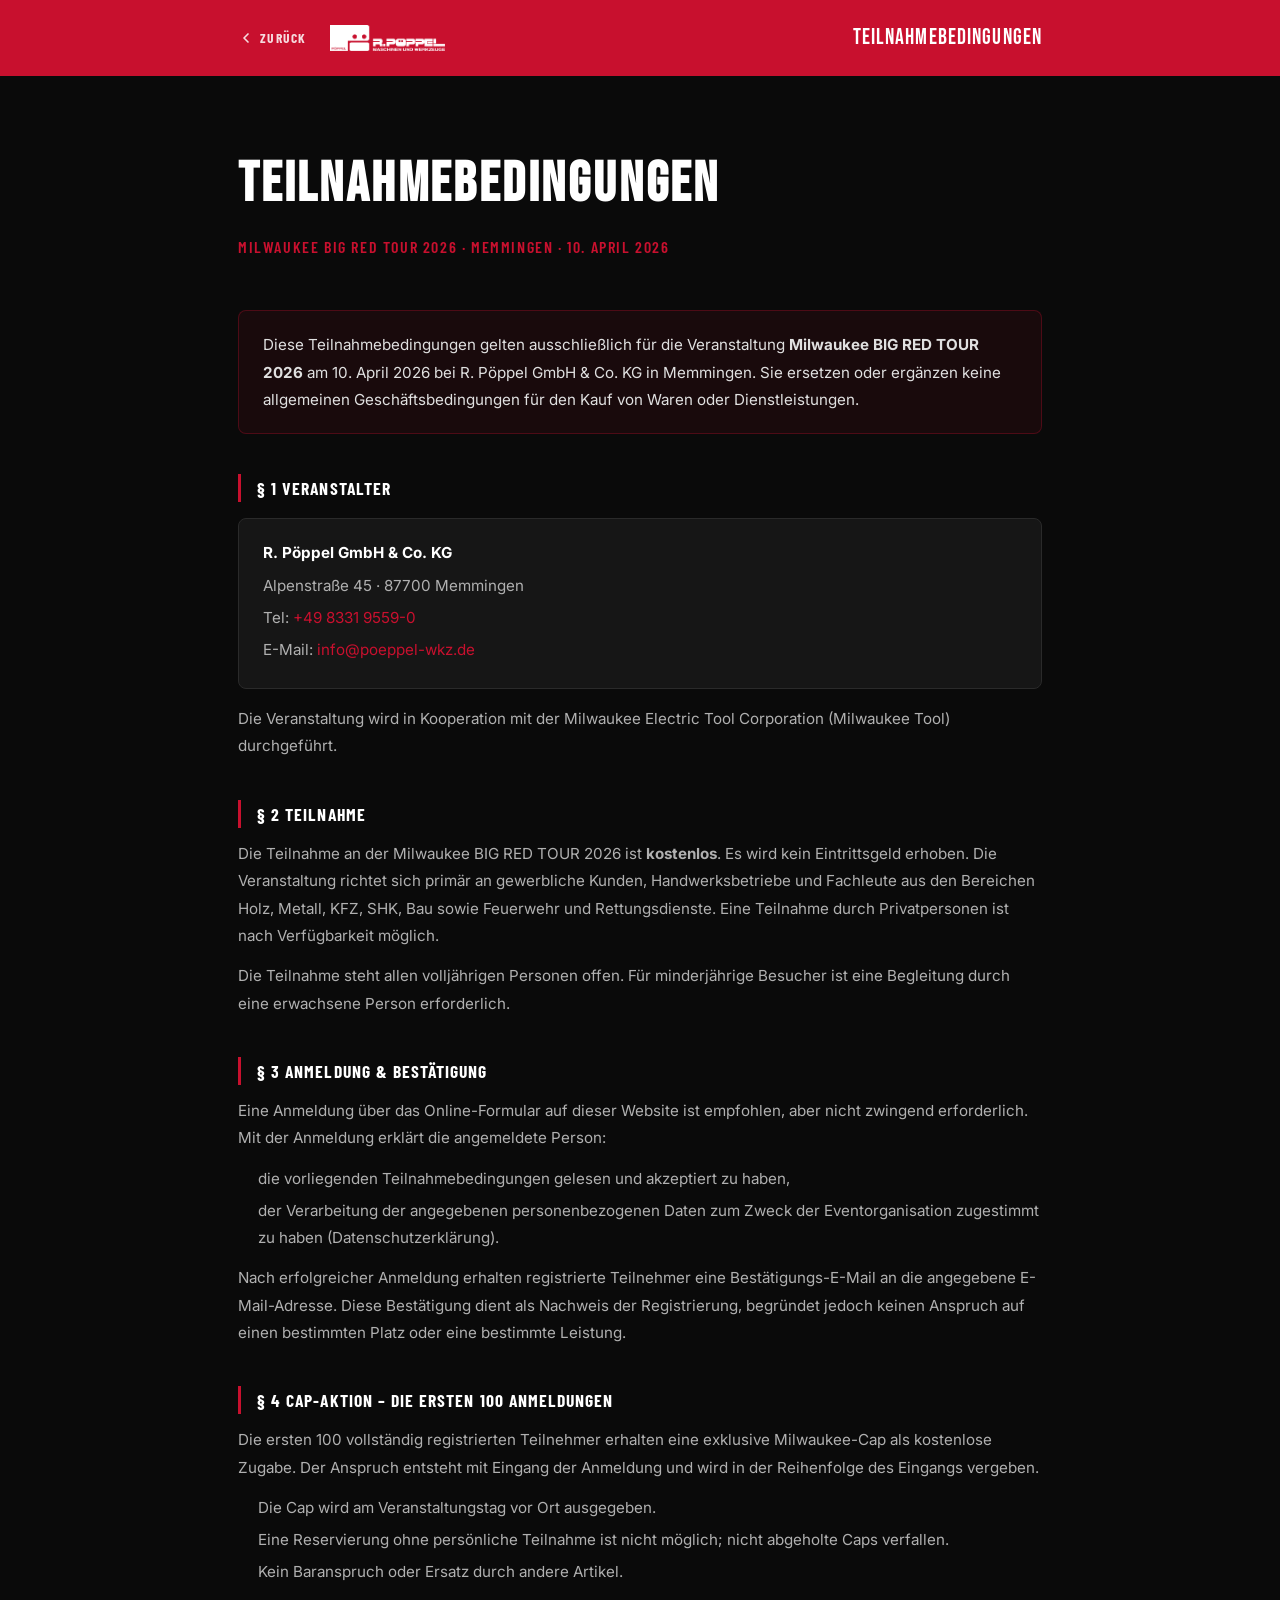
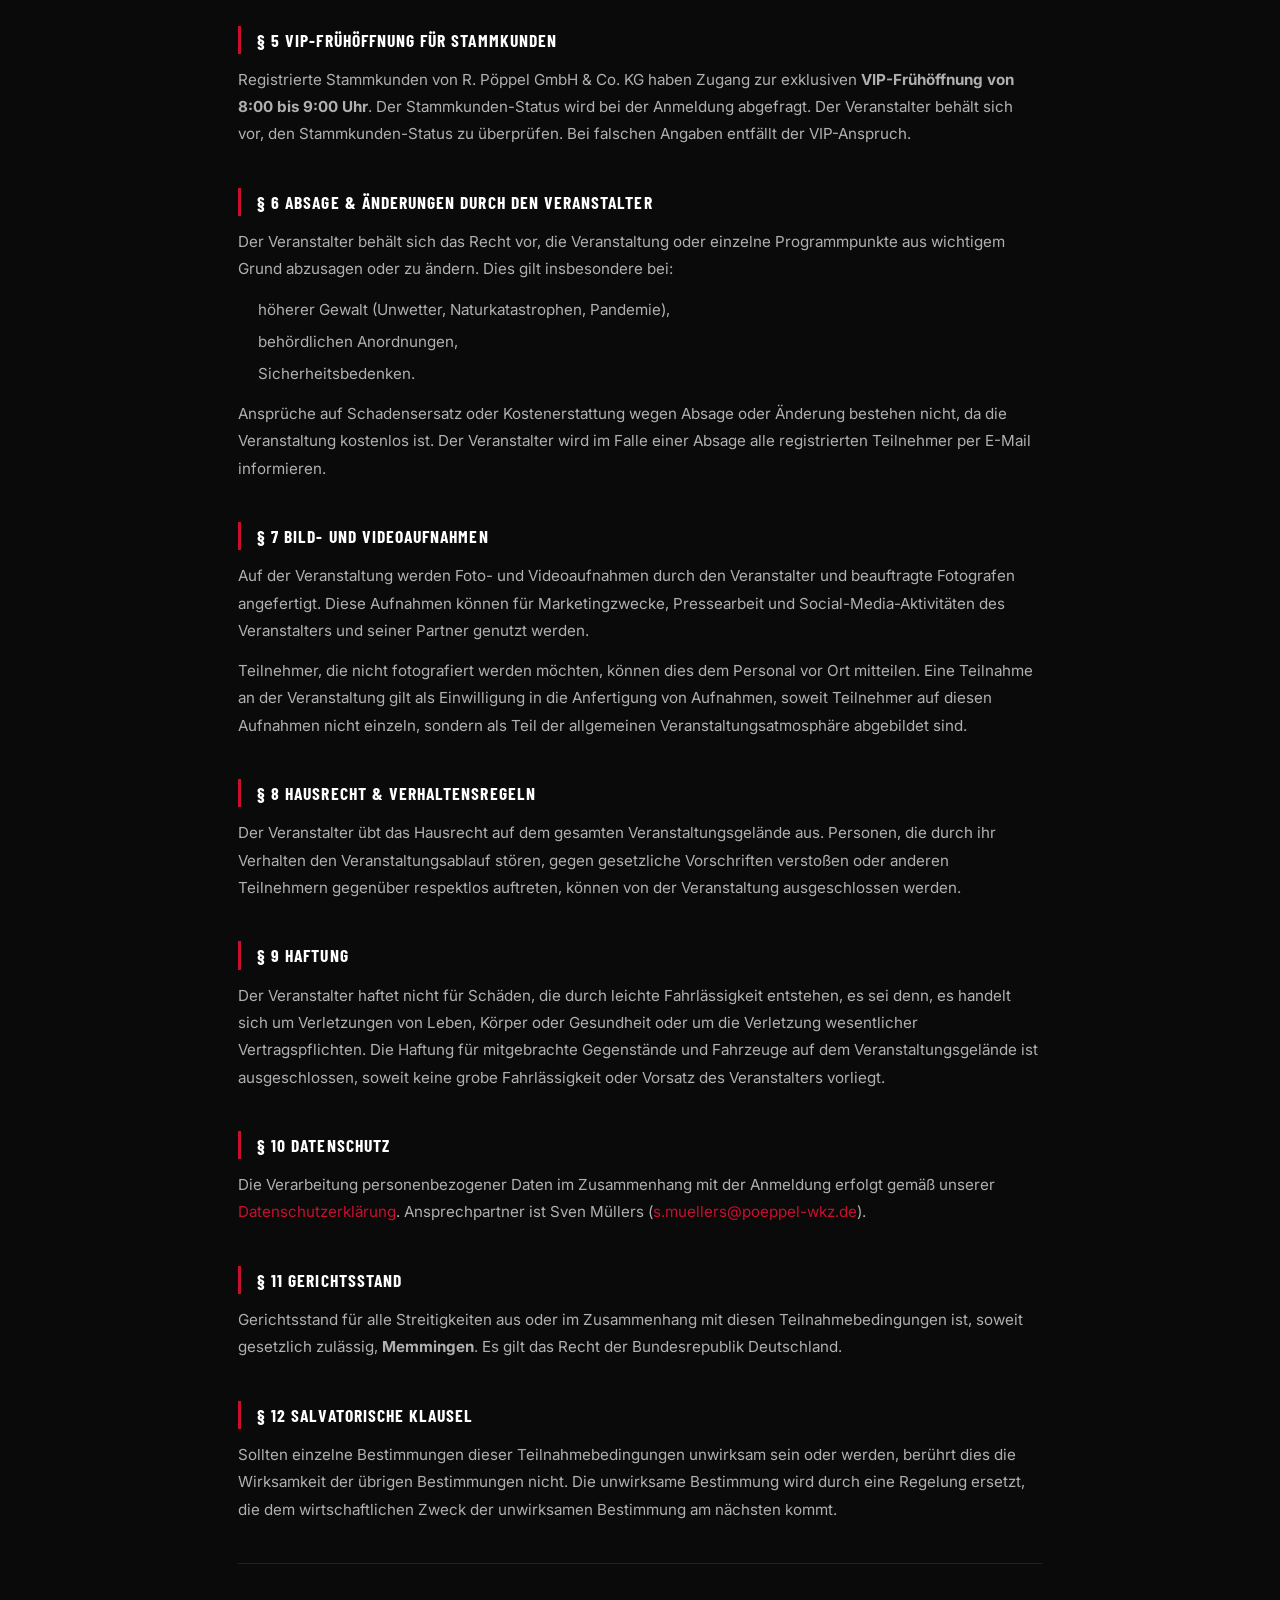
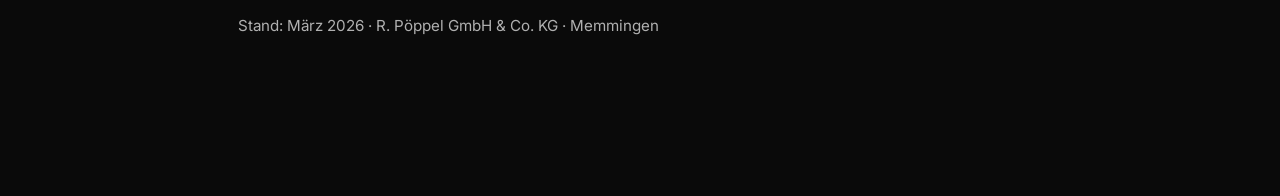
==== commit 940bbcb8: "feat: E-Mail-Logos, Dropdown Personen, Cap-Disclaimer, Favicon, Cookie-Banner, DSGVO E-Mail-Template" ====
--- a/agb.html
+++ b/agb.html
@@ -4,9 +4,10 @@
   <meta charset="UTF-8">
   <meta name="viewport" content="width=device-width, initial-scale=1.0">
   <title>Teilnahmebedingungen – BIG RED TOUR 2026 | Pöppel Memmingen</title>
-  <link rel="preconnect" href="https://fonts.googleapis.com">
-  <link rel="preconnect" href="https://fonts.gstatic.com" crossorigin>
-  <link href="https://fonts.googleapis.com/css2?family=Bebas+Neue&family=Barlow+Condensed:wght@400;600;700&family=Inter:wght@300;400;500;600&display=swap" rel="stylesheet">
+  <link rel="icon" href="assets/images/favicon_poeppel.svg" type="image/svg+xml">
+  <link rel="shortcut icon" href="assets/images/favicon_poeppel.svg">
+  <link rel="preconnect" href="https://fonts.bunny.net">
+  <link href="https://fonts.bunny.net/css2?family=Bebas+Neue&family=Barlow+Condensed:wght@400;600;700&family=Inter:wght@300;400;500;600&display=swap" rel="stylesheet">
   <link rel="stylesheet" href="css/style.css">
   <style>
     .legal-page { background: #0a0a0a; min-height: 100vh; padding-bottom: 5rem; }
--- a/css/style.css
+++ b/css/style.css
@@ -3013,3 +3013,101 @@
 }
 .highlights-divider__icon-item svg { color: var(--white); }
 .highlights-divider .eyebrow--light { color: rgba(255,255,255,0.6); margin-bottom: 0.25rem; }
+
+/* ─── COOKIE BANNER ────────────────────────────────────────────────────────── */
+.cookie-banner {
+  position: fixed;
+  bottom: 0; left: 0; right: 0;
+  z-index: 9999;
+  background: #111;
+  border-top: 2px solid var(--red);
+  padding: clamp(1rem, 2vw, 1.25rem) clamp(1rem, 4vw, 2rem);
+  box-shadow: 0 -4px 24px rgba(0,0,0,0.5);
+  transform: translateY(0);
+  transition: transform 0.4s cubic-bezier(0.22, 1, 0.36, 1);
+}
+.cookie-banner.is-hidden {
+  transform: translateY(110%);
+  pointer-events: none;
+}
+.cookie-banner__inner {
+  max-width: 1200px; margin: 0 auto;
+  display: flex; align-items: center; gap: 1.5rem;
+  flex-wrap: wrap;
+}
+.cookie-banner__text {
+  flex: 1; min-width: 240px;
+  font-family: var(--font-body);
+  font-size: 0.88rem; line-height: 1.6;
+  color: var(--muted-light);
+}
+.cookie-banner__text strong { color: var(--white); }
+.cookie-banner__link {
+  color: var(--red); text-decoration: none;
+  margin-left: 0.4rem; white-space: nowrap;
+}
+.cookie-banner__link:hover { text-decoration: underline; }
+.cookie-banner__actions {
+  display: flex; gap: 0.75rem; flex-shrink: 0;
+  flex-wrap: wrap;
+}
+.cookie-banner__btn {
+  font-family: var(--font-sub);
+  font-size: 0.8rem; font-weight: 700;
+  letter-spacing: 0.06em; text-transform: uppercase;
+  border: none; border-radius: 4px;
+  padding: 0.6rem 1.25rem; cursor: pointer;
+  transition: opacity 0.2s, transform 0.15s;
+  white-space: nowrap;
+}
+.cookie-banner__btn:hover { opacity: 0.85; transform: translateY(-1px); }
+.cookie-banner__btn--primary {
+  background: var(--red); color: #fff;
+}
+.cookie-banner__btn--secondary {
+  background: transparent; color: var(--muted-light);
+  border: 1px solid var(--border);
+}
+.cookie-banner__btn--secondary:hover { color: var(--white); border-color: var(--muted); }
+
+/* ─── CAP DISCLAIMER ───────────────────────────────────────────────────────── */
+.cap-disclaimer {
+  font-size: 0.78rem !important;
+  color: var(--muted) !important;
+  line-height: 1.5 !important;
+  margin-top: 0.5rem !important;
+  margin-bottom: 0 !important;
+  font-style: italic;
+}
+
+/* ─── YOUTUBE CLICK-TO-LOAD PLACEHOLDER ───────────────────────────────────── */
+.yt-placeholder {
+  position: relative;
+  width: 100%; aspect-ratio: 16/9;
+  background: #0a0a0a;
+  display: flex; flex-direction: column;
+  align-items: center; justify-content: center;
+  cursor: pointer; overflow: hidden;
+  border-radius: 8px;
+}
+.yt-placeholder img {
+  position: absolute; inset: 0;
+  width: 100%; height: 100%;
+  object-fit: cover; opacity: 0.55;
+}
+.yt-placeholder__btn {
+  position: relative; z-index: 2;
+  background: rgba(0,0,0,0.6);
+  border: 2px solid rgba(255,255,255,0.3);
+  border-radius: 50%;
+  width: 80px; height: 80px;
+  display: flex; align-items: center; justify-content: center;
+  cursor: pointer; transition: transform 0.2s, background 0.2s;
+}
+.yt-placeholder__btn:hover { background: var(--red); transform: scale(1.1); border-color: var(--red); }
+.yt-placeholder__note {
+  position: relative; z-index: 2;
+  margin-top: 1rem; font-size: 0.75rem;
+  color: rgba(255,255,255,0.6);
+  font-family: var(--font-body); text-align: center;
+}
